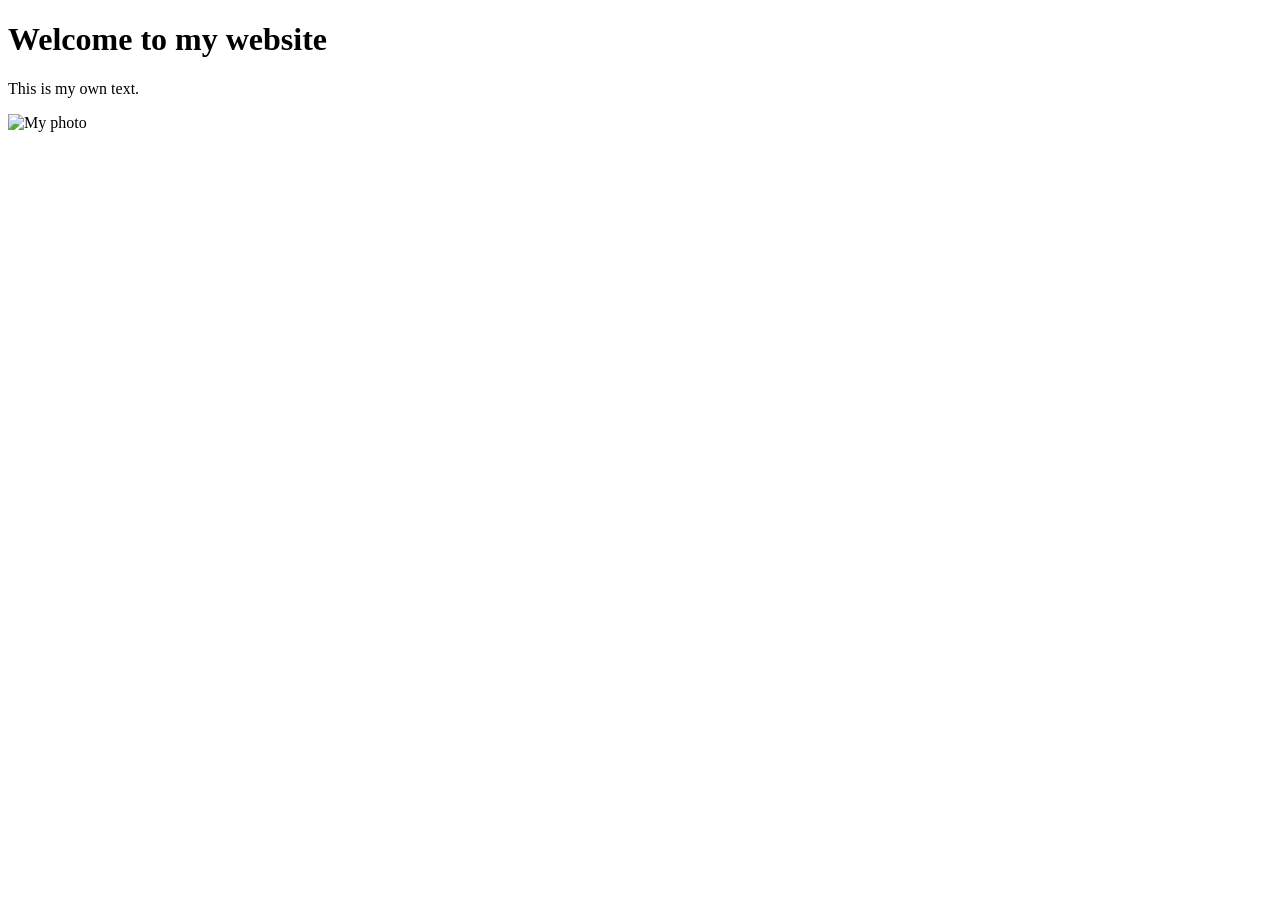
==== index.html @ 88f46e00 "Create index.html" ====
<!DOCTYPE html>
<html lang="en">
<head>
    <meta charset="UTF-8">
    <title>My Website</title>
</head>
<body>

    <h1>Welcome to my website</h1>

    <p>This is my own text.</p>

    <img src="images/photo.jpg" alt="My photo">

</body>
</html>
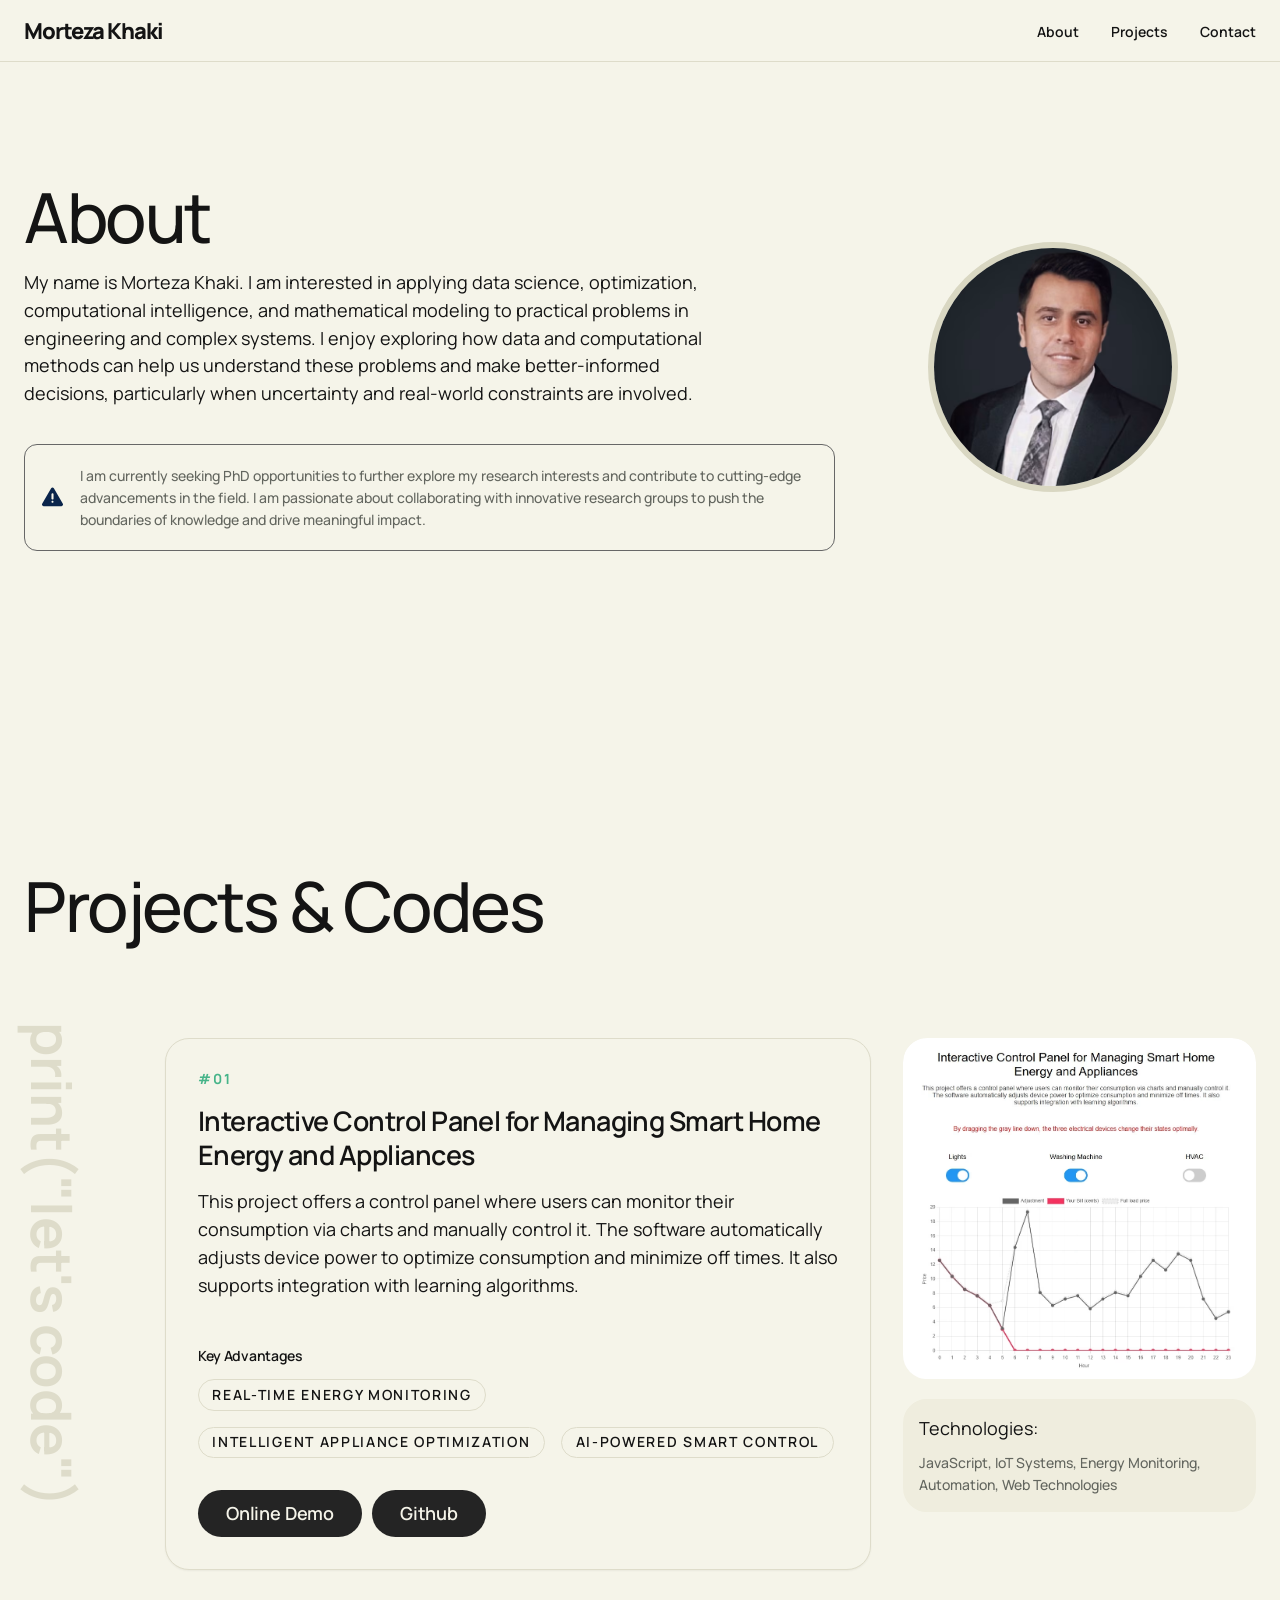
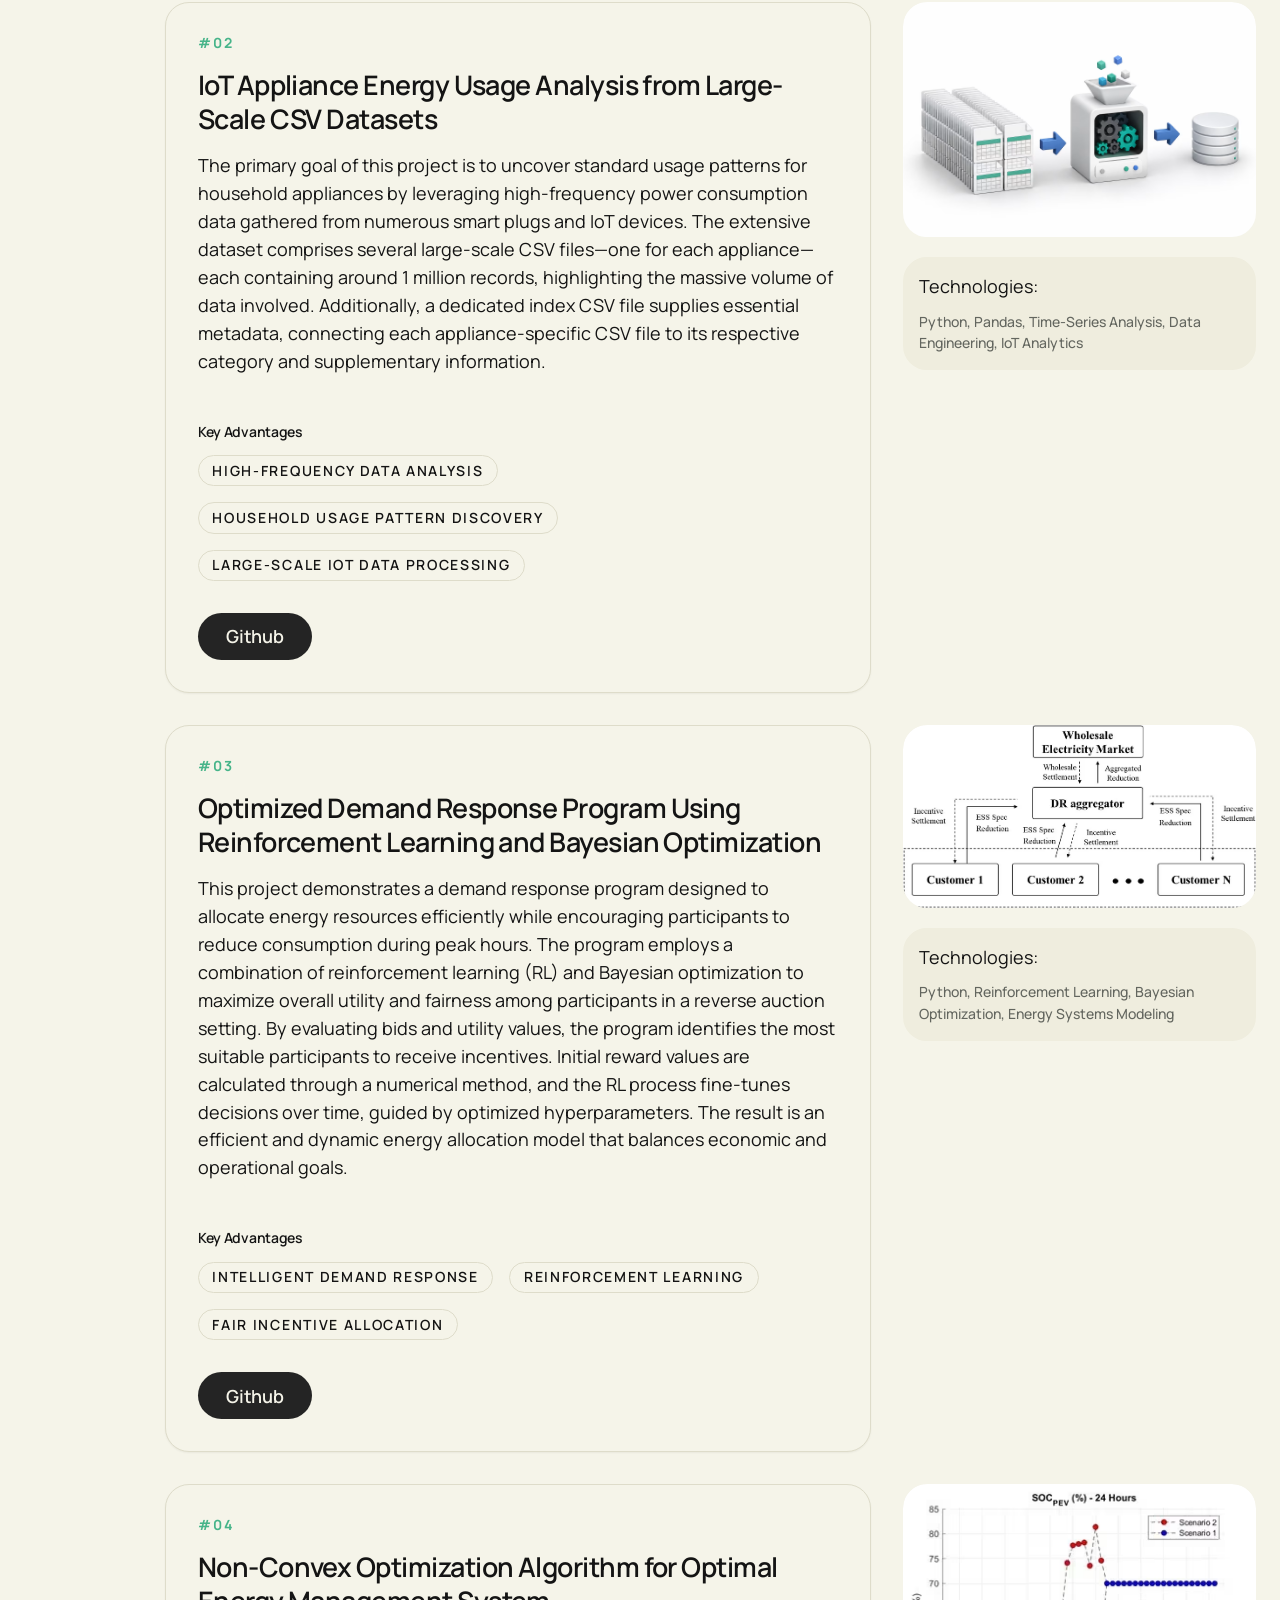
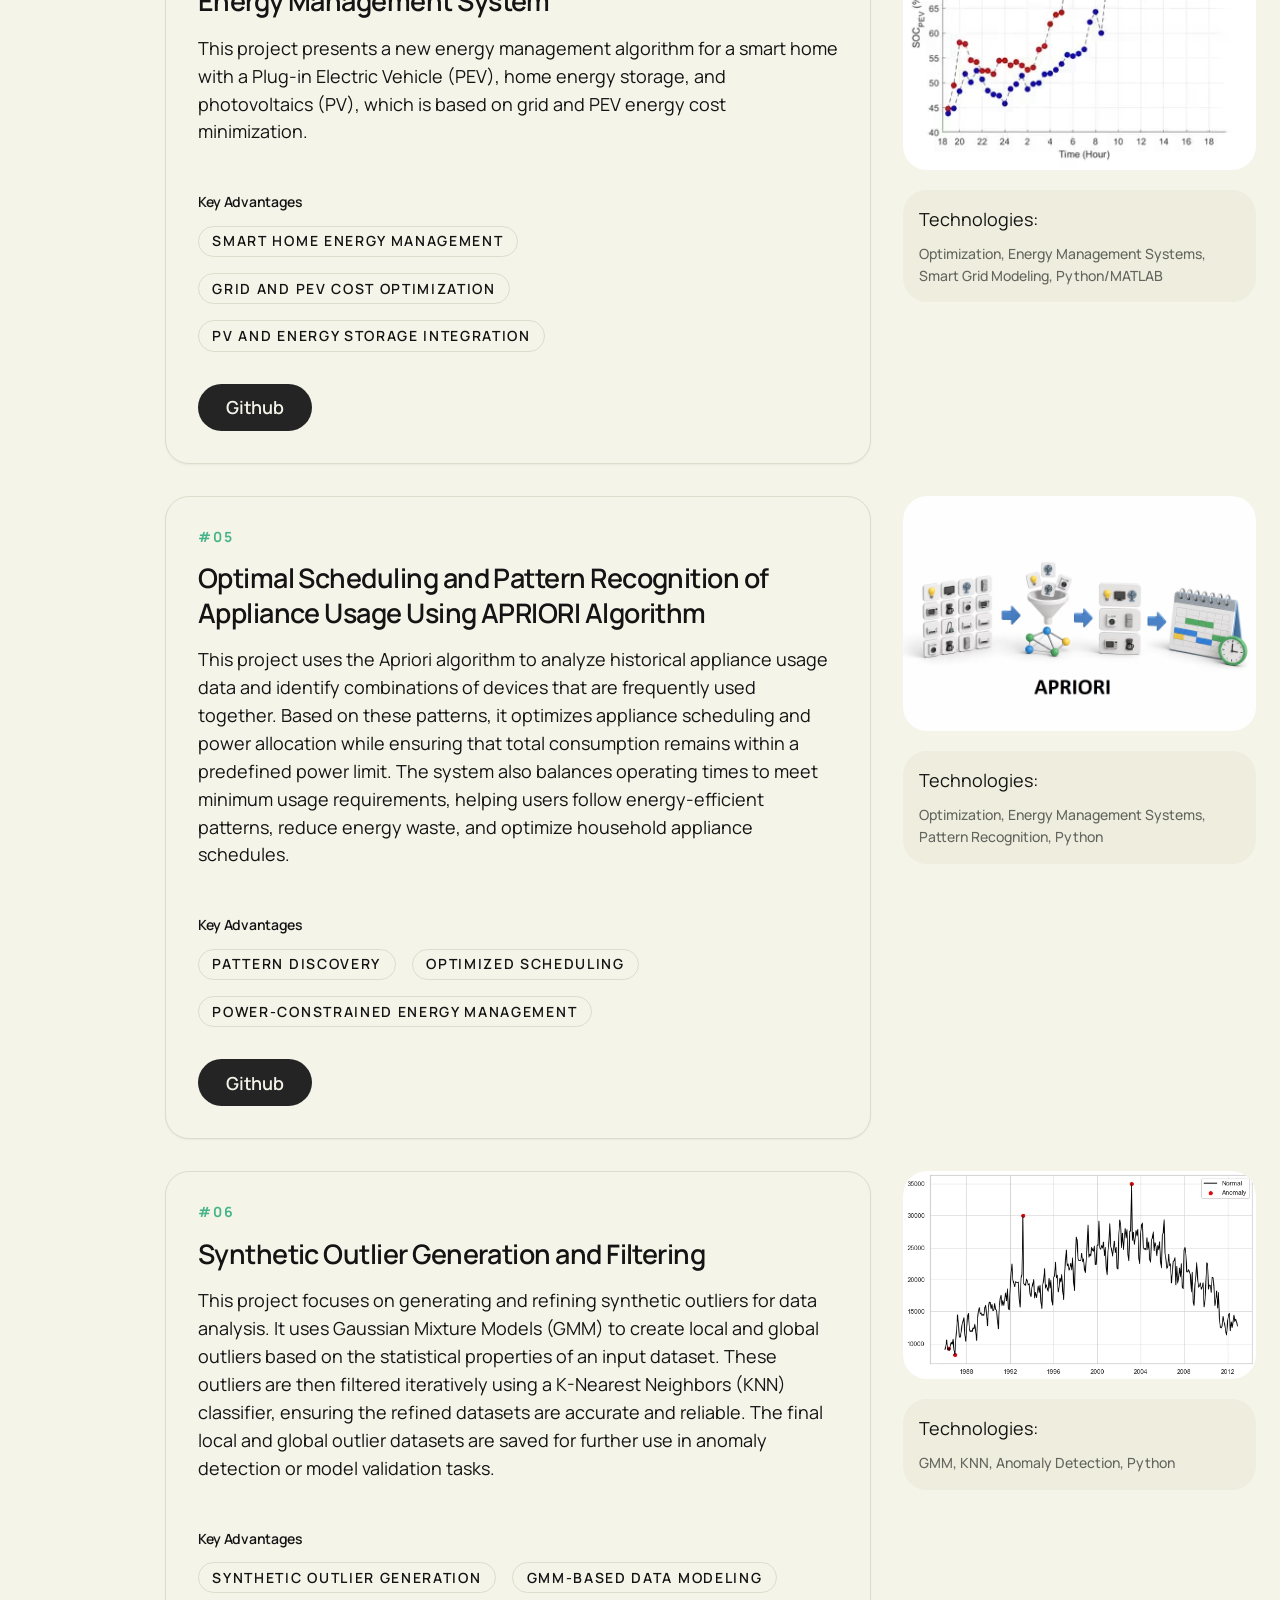
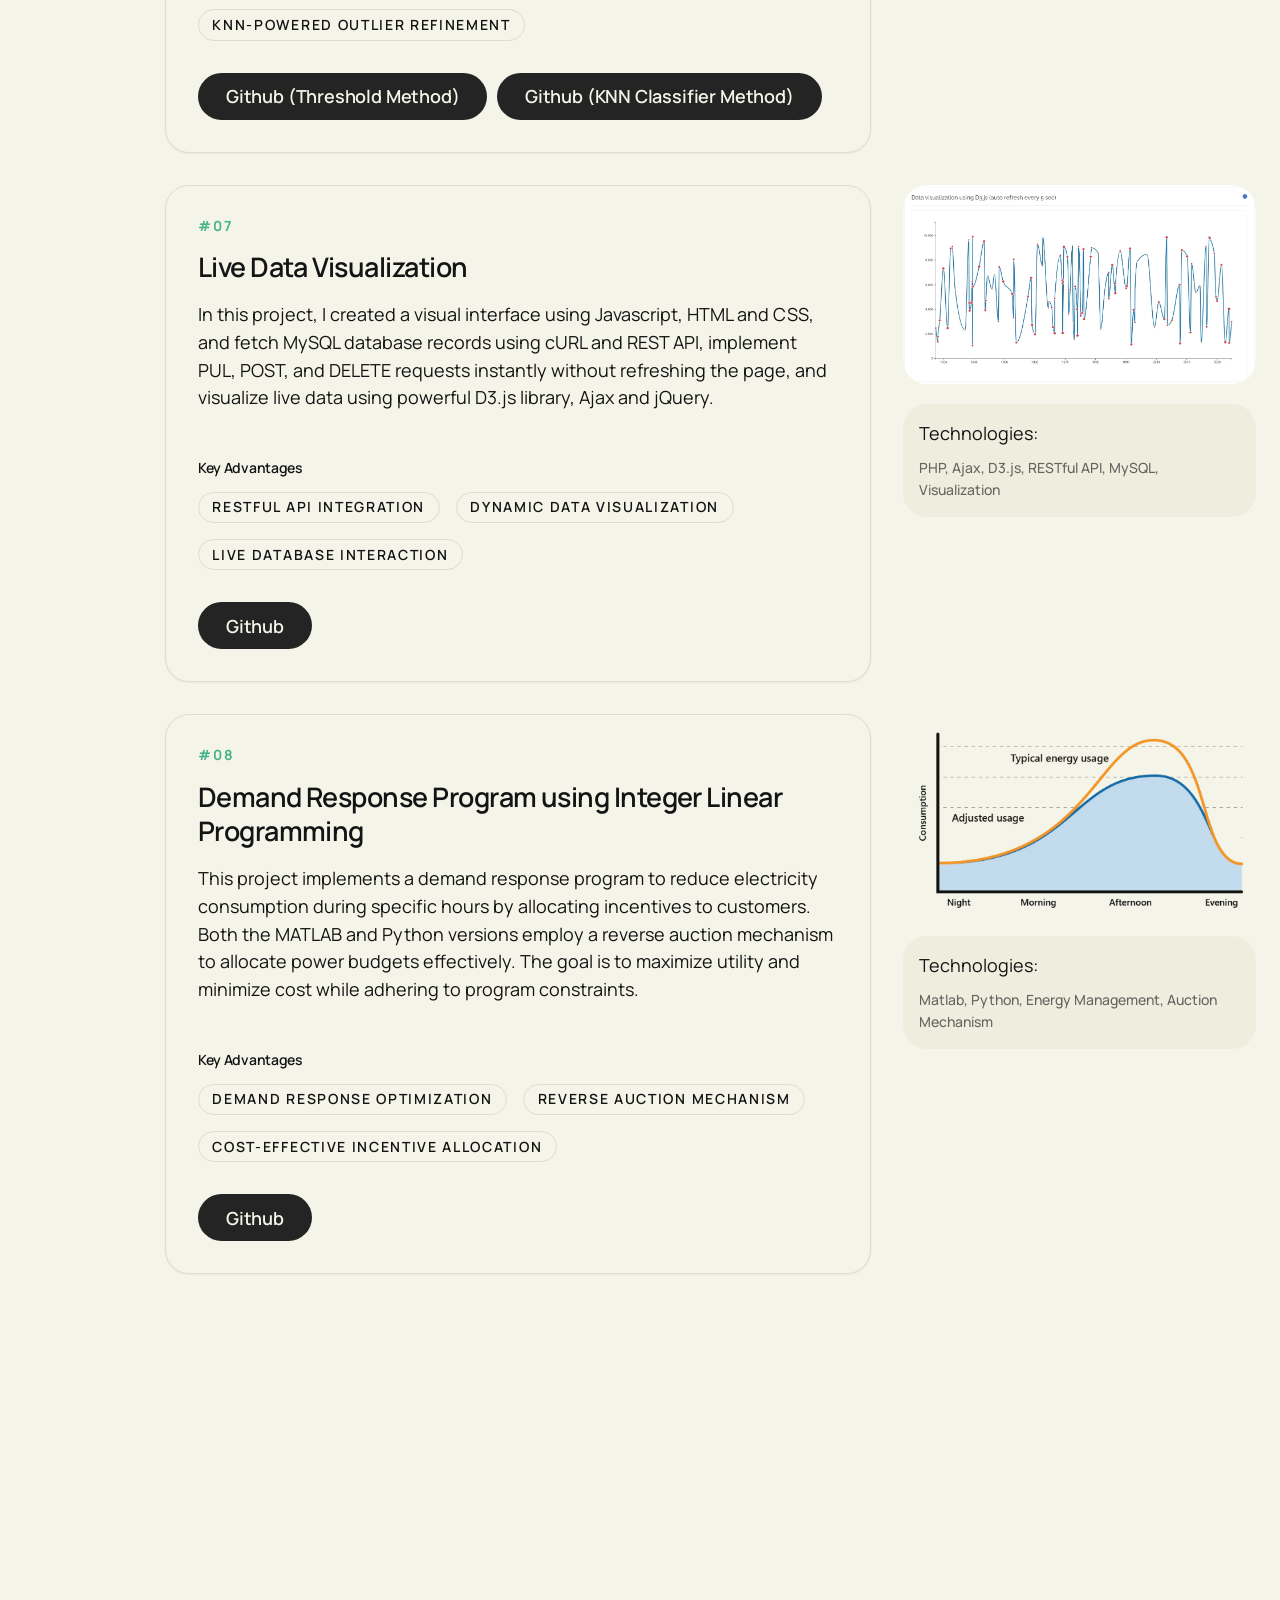
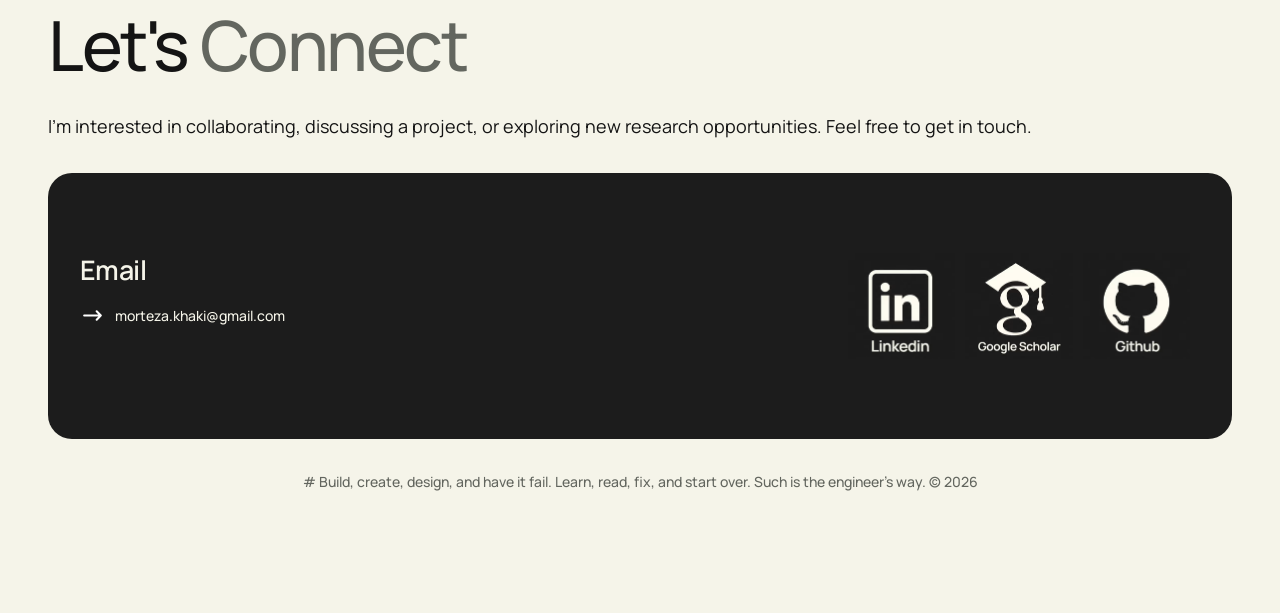
==== commit d5b66d3a: "website files" ====
--- a/index.html
+++ b/index.html
@@ -1,16 +1,363 @@
-<!DOCTYPE html>
-<html lang="en">
-<head>
-    <meta charset="UTF-8">
-    <title>My Website</title>
-</head>
+<!DOCTYPE html><html lang="en"><head><meta charset="UTF-8">
+  <meta name="viewport" content="width=device-width, initial-scale=1.0">
+  <title>Morteza Khaki</title>
+  <link rel="preconnect" href="https://fonts.googleapis.com">
+  <link rel="preconnect" href="https://fonts.gstatic.com" crossorigin="">
+  <link href="https://fonts.googleapis.com/css2?family=Manrope:wght@200..800&amp;display=swap" rel="stylesheet">
+  <link rel="stylesheet" href="style.css" />
+  </head>
 <body>
-
-    <h1>Welcome to my website</h1>
-
-    <p>This is my own text.</p>
-
-    <img src="images/photo.jpg" alt="My photo">
-
-</body>
-</html>
+<nav data-section="navigation" class="m-nav">
+	<a href="/" class="logo">Morteza Khaki</a>
+	<ul id="nav-links" class="nav-links">
+		<li><a href="#section01">About</a></li>
+		<li><a href="#section02">Projects</a></li>
+		<li><a href="#section03">Contact</a></li>
+	</ul>
+	<button type="button" class="nav-toggle" aria-label="Open menu" aria-controls="nav-links" aria-expanded="false">☰</button>
+</nav>
+
+<section data-section="features" data-snippet="features.sticky-split-rows" data-owned-motion="" class="ssr" id="section01" data-generated-section="section01">
+  <div class="ssr__inner">
+    <header class="ssr__head" data-slot="">
+      <div class="svc-head">
+        <h2 class="m-heading">About</h2>
+        <p class="svc-lede"><span>My name is Morteza Khaki. I am interested in applying data science, optimization, computational intelligence, and mathematical modeling to practical problems in engineering and complex systems. I enjoy exploring how data and computational methods can help us understand these problems and make better-informed decisions, particularly when uncertainty and real-world constraints are involved.</span></p>
+		<div class="alert">
+			<img src="img/alert.svg" width="25" style="width: 25px"> 
+			<p class="m-caption">I am currently seeking PhD opportunities to further explore my research interests and contribute to cutting-edge advancements in the field. I am passionate about collaborating with innovative research groups to push the boundaries of knowledge and drive meaningful impact.</p>
+		</div>
+		
+		
+
+      </div>
+      <div class="svc-person">
+        <img class="svc-avatar" src="img/morteza-khaki.avif" style="width: 250px; border-radius: 50%; border: 6px solid #d9d7c2;" alt="Morteza Khaki">
+      </div>
+    </header>
+  </div>
+</section>
+
+<section data-section="features" data-snippet="features.sticky-split-rows" data-owned-motion="" class="ssr" id="section02" data-generated-section="section02">
+  <div class="ssr__inner">
+    <header class="ssr__head" data-slot="">
+      <div class="svc-head">
+        <h2 class="m-heading">Projects & Codes</h2>
+      </div>
+    </header>
+    <div class="ssr__body">
+      <aside class="ssr__rail">
+        <div class="ssr__watermark" data-slot="text"><span>print("Let's code")</span></div>
+      </aside>
+      <div class="ssr__rows">
+        <article class="ssr__row" data-slot="" data-sticky-under-nav="">
+          <div class="svc-row">
+            <div class="m-card svc-panel">
+              <div class="svc-panel-top">
+                <span class="m-label">#01</span>
+              </div>
+              <h3 class="m-display">Interactive Control Panel for Managing Smart Home Energy and Appliances</h3>
+              <p class="svc-copy">This project offers a control panel where users can monitor their consumption via charts and manually control it. The software automatically adjusts device power to optimize consumption and minimize off times. It also supports integration with learning algorithms.</p>
+              <div class="svc-offer">
+                <h4 class="svc-offer-title">Key Advantages</h4>
+                <div class="pill-row">
+                  <span class="m-badge">Real-Time Energy Monitoring</span>
+                  <span class="m-badge">Intelligent Appliance Optimization</span>
+                  <span class="m-badge">AI-Powered Smart Control</span>
+                </div>
+              </div>
+              <div class="svc-cta">
+                <a class="m-btn mr-10" href="demo/p3/" data-motion="button-bubble-rise">Online Demo</a>
+				<a class="m-btn mr-10" href="" data-motion="button-bubble-rise">Github</a>
+              </div>
+            </div>
+            <div class="round-media svc-media">
+              <img src="img/01-control-panel.avif" data-people="" alt="Interactive Control Panel for Managing Smart Home Energy and Appliances">
+              <div class="svc-overlay">
+                <p class="svc-quote">Technologies:</p>
+                <div class="svc-person">
+                  <span class="m-caption svc-person-name">JavaScript, IoT Systems, Energy Monitoring, Automation, Web Technologies</span>
+                </div>
+              </div>
+            </div>
+          </div>
+        </article>
+        
+		
+		
+		<article class="ssr__row" data-slot="" data-sticky-under-nav="">
+          <div class="svc-row">
+            <div class="m-card svc-panel">
+              <div class="svc-panel-top">
+                <span class="m-label">#02</span>
+              </div>
+              <h3 class="m-display">IoT Appliance Energy Usage Analysis from Large-Scale CSV Datasets</h3>
+              <p class="svc-copy">The primary goal of this project is to uncover standard usage patterns for household appliances by leveraging high-frequency power consumption data gathered from numerous smart plugs and IoT devices. The extensive dataset comprises several large-scale CSV files—one for each appliance—each containing around 1 million records, highlighting the massive volume of data involved. Additionally, a dedicated index CSV file supplies essential metadata, connecting each appliance-specific CSV file to its respective category and supplementary information.</p>
+              <div class="svc-offer">
+                <h4 class="svc-offer-title">Key Advantages</h4>
+                <div class="pill-row">
+                  <span class="m-badge">High-Frequency Data Analysis</span>
+                  <span class="m-badge">Household Usage Pattern Discovery</span>
+                  <span class="m-badge">Large-Scale IoT Data Processing</span>
+                </div>
+              </div>
+              <div class="svc-cta">
+				<a class="m-btn mr-10" href="#" data-motion="button-bubble-rise">Github</a>
+              </div>
+            </div>
+            <div class="round-media svc-media">
+              <img src="img/02-iot.avif" data-people="" alt="IoT Appliance Energy Usage Analysis from Large-Scale CSV Datasets">
+              <div class="svc-overlay">
+                <p class="svc-quote">Technologies:</p>
+                <div class="svc-person">
+                  <span class="m-caption svc-person-name">Python, Pandas, Time-Series Analysis, Data Engineering, IoT Analytics</span>
+                </div>
+              </div>
+            </div>
+          </div>
+        </article>
+		
+		
+		<article class="ssr__row" data-slot="" data-sticky-under-nav="">
+          <div class="svc-row">
+            <div class="m-card svc-panel">
+              <div class="svc-panel-top">
+                <span class="m-label">#03</span>
+              </div>
+              <h3 class="m-display">Optimized Demand Response Program Using Reinforcement Learning and Bayesian Optimization</h3>
+              <p class="svc-copy">This project demonstrates a demand response program designed to allocate energy resources efficiently while encouraging participants to reduce consumption during peak hours. The program employs a combination of reinforcement learning (RL) and Bayesian optimization to maximize overall utility and fairness among participants in a reverse auction setting. By evaluating bids and utility values, the program identifies the most suitable participants to receive incentives. Initial reward values are calculated through a numerical method, and the RL process fine-tunes decisions over time, guided by optimized hyperparameters. The result is an efficient and dynamic energy allocation model that balances economic and operational goals.</p>
+              <div class="svc-offer">
+                <h4 class="svc-offer-title">Key Advantages</h4>
+                <div class="pill-row">
+                  <span class="m-badge">Intelligent Demand Response</span>
+                  <span class="m-badge">Reinforcement Learning</span>
+                  <span class="m-badge">Fair Incentive Allocation</span>
+                </div>
+              </div>
+              <div class="svc-cta">
+				<a class="m-btn mr-10" href="#" data-motion="button-bubble-rise">Github</a>
+              </div>
+            </div>
+            <div class="round-media svc-media">
+              <img src="img/03-dr.avif" data-people="" alt="Demand Response Program Using Reinforcement Learning and Bayesian Optimization">
+              <div class="svc-overlay">
+                <p class="svc-quote">Technologies:</p>
+                <div class="svc-person">
+                  <span class="m-caption svc-person-name">Python, Reinforcement Learning, Bayesian Optimization, Energy Systems Modeling</span>
+                </div>
+              </div>
+            </div>
+          </div>
+        </article>
+        
+		
+        <article class="ssr__row" data-slot="" data-sticky-under-nav="">
+          <div class="svc-row">
+            <div class="m-card svc-panel">
+              <div class="svc-panel-top">
+                <span class="m-label">#04</span>
+              </div>
+              <h3 class="m-display">Non-Convex Optimization Algorithm for Optimal Energy Management System</h3>
+              <p class="svc-copy">This project presents a new energy management algorithm for a smart home with a Plug-in Electric Vehicle (PEV), home energy storage, and photovoltaics (PV), which is based on grid and PEV energy cost minimization.</p>
+              <div class="svc-offer">
+                <h4 class="svc-offer-title">Key Advantages</h4>
+                <div class="pill-row">
+                  <span class="m-badge">Smart Home Energy Management</span>
+                  <span class="m-badge">Grid and PEV Cost Optimization</span>
+                  <span class="m-badge">PV and Energy Storage Integration</span>
+                </div>
+              </div>
+              <div class="svc-cta">
+				<a class="m-btn mr-10" href="#" data-motion="button-bubble-rise">Github</a>
+              </div>
+            </div>
+            <div class="round-media svc-media">
+              <img src="img/04-non-convex.avif" data-people="" alt="Non-Convex Optimization Algorithm for Optimal Energy Management System">
+              <div class="svc-overlay">
+                <p class="svc-quote">Technologies:</p>
+                <div class="svc-person">
+                  <span class="m-caption svc-person-name">Optimization, Energy Management Systems, Smart Grid Modeling, Python/MATLAB</span>
+                </div>
+              </div>
+            </div>
+          </div>
+        </article>	
+		
+		
+			
+        <article class="ssr__row" data-slot="" data-sticky-under-nav="">
+          <div class="svc-row">
+            <div class="m-card svc-panel">
+              <div class="svc-panel-top">
+                <span class="m-label">#05</span>
+              </div>
+              <h3 class="m-display">Optimal Scheduling and Pattern Recognition of Appliance Usage Using APRIORI Algorithm</h3>
+              <p class="svc-copy">This project uses the Apriori algorithm to analyze historical appliance usage data and identify combinations of devices that are frequently used together. Based on these patterns, it optimizes appliance scheduling and power allocation while ensuring that total consumption remains within a predefined power limit. The system also balances operating times to meet minimum usage requirements, helping users follow energy-efficient patterns, reduce energy waste, and optimize household appliance schedules.</p>
+              <div class="svc-offer">
+                <h4 class="svc-offer-title">Key Advantages</h4>
+                <div class="pill-row">
+                  <span class="m-badge">Pattern Discovery</span>
+                  <span class="m-badge">Optimized Scheduling</span>
+                  <span class="m-badge">Power-Constrained Energy Management</span>
+                </div>
+              </div>
+              <div class="svc-cta">
+				<a class="m-btn mr-10" href="#" data-motion="button-bubble-rise">Github</a>
+              </div>
+            </div>
+            <div class="round-media svc-media">
+              <img src="img/05-apriori.avif" data-people="" alt="Optimal Scheduling and Pattern Recognition of Appliance Usage Using APRIORI Algorithm">
+              <div class="svc-overlay">
+                <p class="svc-quote">Technologies:</p>
+                <div class="svc-person">
+                  <span class="m-caption svc-person-name">Optimization, Energy Management Systems, Pattern Recognition, Python</span>
+                </div>
+              </div>
+            </div>
+          </div>
+        </article>	
+
+		
+	
+
+        <article class="ssr__row" data-slot="" data-sticky-under-nav="">
+          <div class="svc-row">
+            <div class="m-card svc-panel">
+              <div class="svc-panel-top">
+                <span class="m-label">#06</span>
+              </div>
+              <h3 class="m-display">Synthetic Outlier Generation and Filtering</h3>
+              <p class="svc-copy">This project focuses on generating and refining synthetic outliers for data analysis. It uses Gaussian Mixture Models (GMM) to create local and global outliers based on the statistical properties of an input dataset. These outliers are then filtered iteratively using a K-Nearest Neighbors (KNN) classifier, ensuring the refined datasets are accurate and reliable. The final local and global outlier datasets are saved for further use in anomaly detection or model validation tasks.</p>
+              <div class="svc-offer">
+                <h4 class="svc-offer-title">Key Advantages</h4>
+                <div class="pill-row">
+                  <span class="m-badge">Synthetic Outlier Generation</span>
+                  <span class="m-badge">GMM-Based Data Modeling</span>
+                  <span class="m-badge">KNN-Powered Outlier Refinement</span>
+                </div>
+              </div>
+              <div class="svc-cta">
+				<a class="m-btn mr-10" href="#" data-motion="button-bubble-rise">Github (Threshold Method)</a>
+				<a class="m-btn mr-10" href="#" data-motion="button-bubble-rise">Github (KNN Classifier Method)</a>
+              </div>
+            </div>
+            <div class="round-media svc-media">
+              <img src="img/06-outlier.avif" data-people="" alt="Synthetic Outlier Generation and Filtering">
+              <div class="svc-overlay">
+                <p class="svc-quote">Technologies:</p>
+                <div class="svc-person">
+                  <span class="m-caption svc-person-name">GMM, KNN, Anomaly Detection, Python</span>
+                </div>
+              </div>
+            </div>
+          </div>
+        </article>	
+
+		
+		
+        <article class="ssr__row" data-slot="" data-sticky-under-nav="">
+          <div class="svc-row">
+            <div class="m-card svc-panel">
+              <div class="svc-panel-top">
+                <span class="m-label">#07</span>
+              </div>
+              <h3 class="m-display">Live Data Visualization</h3>
+              <p class="svc-copy">In this project, I created a visual interface using Javascript, HTML and CSS, and fetch MySQL database records using cURL and REST API, implement PUL, POST, and DELETE requests instantly without refreshing the page, and visualize live data using powerful D3.js library, Ajax and jQuery.</p>
+              <div class="svc-offer">
+                <h4 class="svc-offer-title">Key Advantages</h4>
+                <div class="pill-row">
+                  <span class="m-badge">RESTful API Integration</span>
+                  <span class="m-badge">Dynamic Data Visualization</span>
+                  <span class="m-badge">Live Database Interaction</span>
+                </div>
+              </div>
+              <div class="svc-cta">
+				<a class="m-btn mr-10" href="#" data-motion="button-bubble-rise">Github</a>
+              </div>
+            </div>
+            <div class="round-media svc-media">
+              <img src="img/07-visualization.avif" data-people="" alt="Live Data Visualization">
+              <div class="svc-overlay">
+                <p class="svc-quote">Technologies:</p>
+                <div class="svc-person">
+                  <span class="m-caption svc-person-name">PHP, Ajax, D3.js, RESTful API, MySQL, Visualization</span>
+                </div>
+              </div>
+            </div>
+          </div>
+        </article>
+		
+
+        <article class="ssr__row" data-slot="" data-sticky-under-nav="">
+          <div class="svc-row">
+            <div class="m-card svc-panel">
+              <div class="svc-panel-top">
+                <span class="m-label">#08</span>
+              </div>
+              <h3 class="m-display">Demand Response Program using Integer Linear Programming</h3>
+              <p class="svc-copy">This project implements a demand response program to reduce electricity consumption during specific hours by allocating incentives to customers. Both the MATLAB and Python versions employ a reverse auction mechanism to allocate power budgets effectively. The goal is to maximize utility and minimize cost while adhering to program constraints.</p>
+              <div class="svc-offer">
+                <h4 class="svc-offer-title">Key Advantages</h4>
+                <div class="pill-row">
+                  <span class="m-badge">Demand Response Optimization</span>
+                  <span class="m-badge">Reverse Auction Mechanism</span>
+                  <span class="m-badge">Cost-Effective Incentive Allocation</span>
+                </div>
+              </div>
+              <div class="svc-cta">
+				<a class="m-btn mr-10" href="#" data-motion="button-bubble-rise">Github</a>
+              </div>
+            </div>
+            <div class="round-media svc-media">
+              <img src="img/08-dr-ilp.avif" data-people="" alt="Demand Response Program using Integer Linear Programming">
+              <div class="svc-overlay">
+                <p class="svc-quote">Technologies:</p>
+                <div class="svc-person">
+                  <span class="m-caption svc-person-name">Matlab, Python, Energy Management, Auction Mechanism</span>
+                </div>
+              </div>
+            </div>
+          </div>
+        </article>
+		
+		
+		</div>
+    </div>
+  </div>
+</section>
+
+<footer class="section" data-section="features" id="section03" data-generated-section="section03">
+  <div class="container">
+
+    <h2 class="m-heading section03-heading2"><span>Let's</span> <span class="text-muted">Connect</span></h2>
+	<p class="section03-lede">I'm interested in collaborating, discussing a project, or exploring new research opportunities. Feel free to get in touch.</p>
+
+    <div class="section03-bar m-section-alt">
+      <ul class="grid-3 section03-list" data-motion="stagger-rise">
+        <li class="section03-item">
+          <h3 class="m-display">Email</h3>
+          <p class="m-caption" style="display: flex; align-items: center; gap: 10px;"><img src="img/arrow-right.svg" width="25" style="width: 25px"> <a href="mailto:morteza.khaki@gmail.com">morteza.khaki@gmail.com</a></p>
+        </li>
+        <li class="section03-item">
+        </li>
+        <li class="section03-item">
+          <div style="display: flex">
+			<span class="mr-10"><a href=""><img width="150px" src="img/linkedin.avif"></a></span>
+			<span class="mr-10"><a href=""><img width="150px" src="img/scholar.avif"></a></span>
+			<span class="mr-10"><a href=""><img width="150px" src="img/github.avif"></a></span>
+		  </div>
+        </li>
+      </ul>
+    </div>
+	<p class="section03-lede m-caption section11-copy" style="text-align: center"># Build, create, design, and have it fail. Learn, read, fix, and start over. Such is the engineer’s way. © 2026</p>
+	
+
+
+  </div>
+</footer>
+
+
+
+
+<script src="script.js"></script>
+</body></html>
--- a/style.css
+++ b/style.css
@@ -0,0 +1,1134 @@
+@layer tokens, base, snippet, layout, signature, sections, m-components, motion;
+
+@layer tokens {
+:root {
+  --color-bg: #f5f4e9;
+  --color-text: #141414;
+  --color-accent: #46b489;
+  --color-muted: #63665f;
+  --color-surface: #1c1c1c;
+  --color-border: #dedcca;
+  --color-btn-bg: #242424;
+  --color-btn-text: #f5f4e9;
+  --font-display: 'Manrope', sans-serif;
+  --font-body: 'Manrope', sans-serif;
+  --text-hero: clamp(2.75rem, 8.5vw, 7.5rem);
+  --text-heading: clamp(2.125rem, 5.4vw, 5rem);
+  --text-display: clamp(1.25rem, 2.1vw, 1.875rem);
+  --text-body: 1.125rem;
+  --text-small: 0.875rem;
+  --radius: 24px;
+  --shadow-sm: 0 1px 2px rgba(20,20,20,0.05);
+  --shadow-md: 0 10px 28px rgba(20,20,20,0.08);
+  --shadow-lg: 0 28px 70px rgba(20,20,20,0.12);
+  --section-padding: 7.5rem;
+  --container-width: 84rem;
+  --container-padding: 1.5rem;
+  --gap: 2rem;
+  --gap-sm: 1rem;
+  --gap-lg: 5rem;
+  --btn-radius: 999px;
+  --btn-pad-y: 0.9rem;
+  --btn-pad-x: 1.75rem;
+  --btn-weight: 600;
+}
+}
+
+@layer base {
+*, *::before, *::after { box-sizing: border-box; }
+* { margin: 0; padding: 0; }
+html { scroll-behavior: smooth; -webkit-text-size-adjust: 100%; }
+html, body { overflow-x: clip; max-width: 100%; }
+body {
+  font-family: var(--font-body);
+  font-size: var(--text-body);
+  line-height: 1.55;
+  background: var(--color-bg);
+  color: var(--color-text);
+  -webkit-font-smoothing: antialiased;
+  text-rendering: optimizeLegibility;
+}
+img, video, svg { max-width: 100%; height: auto; display: block; }
+h1, h2, h3, h4, h5, h6 {
+  font-family: var(--font-display);
+  font-weight: 600;
+  line-height: 1.1;
+  letter-spacing: -0.02em;
+}
+h1 { font-size: var(--text-hero); letter-spacing: -0.035em; }
+h2 { font-size: var(--text-heading); }
+h3 { font-size: var(--text-display); }
+h4 { font-size: 1.125rem; }
+h5 { font-size: 1rem; }
+h6 { font-size: var(--text-small); text-transform: uppercase; letter-spacing: 0.08em; }
+a { color: inherit; text-decoration: none; transition: opacity .2s ease, color .2s ease; }
+a:hover { opacity: .75; }
+ul, ol { list-style: none; }
+figure { margin: 0; }
+figcaption { font-size: var(--text-small); opacity: .7; margin-top: .5rem; }
+dl dt { font-weight: 600; }
+dl dd { opacity: .7; }
+button, input, select, textarea { font: inherit; color: inherit; }
+button { background: none; border: 0; cursor: pointer; }
+input, textarea, select {
+  background: var(--color-bg);
+  border: 1px solid var(--color-border);
+  border-radius: var(--radius);
+  padding: .75rem 1rem;
+  width: 100%;
+  outline: none;
+  transition: border-color .2s ease;
+}
+input:focus, textarea:focus, select:focus { border-color: var(--color-accent); }
+hr { border: 0; height: 1px; background: var(--color-border); }
+::selection { background: var(--color-accent); color: var(--color-bg); }
+}
+.mr-10 {margin-right: 10px}
+@layer snippet {
+/* snippet: header.center-stack-reveal */
+.csrv {
+  position: relative;
+  width: 100%;
+  min-height: 100vh;
+  overflow: hidden;
+  isolation: isolate;
+  display: flex;
+  background: var(--color-bg);
+}
+.csrv__media {
+  position: absolute;
+  inset: 0;
+  z-index: 0;
+}
+.csrv__image {
+  position: absolute;
+  inset: 0;
+}
+.csrv__image > img,
+.csrv__image > picture,
+.csrv__image > picture > img,
+.csrv__image > video {
+  position: absolute;
+  inset: 0;
+  width: 100%;
+  height: 100%;
+  object-fit: cover;
+  object-position: center;
+  display: block;
+}
+.csrv__media::after {
+  content: "";
+  position: absolute;
+  inset: 0;
+  background: radial-gradient(
+    ellipse at center,
+    color-mix(in srgb, var(--color-bg) 22%, transparent),
+    color-mix(in srgb, var(--color-bg) 72%, transparent)
+  );
+  pointer-events: none;
+}
+.csrv__content {
+  position: relative;
+  z-index: 1;
+  width: 100%;
+  max-width: var(--container-width);
+  margin: auto;
+  padding: var(--container-padding);
+  display: flex;
+  flex-direction: column;
+  align-items: center;
+  justify-content: center;
+  gap: var(--gap);
+  text-align: center;
+  color: var(--color-text);
+  opacity: 0;
+  transform: translateY(24px);
+  will-change: transform, opacity;
+}
+.csrv__image {
+  opacity: 0;
+  transform: scale(1.05);
+  will-change: transform, opacity;
+}
+
+.csrv[data-csrv-state="in"] .csrv__content {
+  opacity: 1;
+  transform: translateY(0);
+  transition:
+    opacity 0.9s cubic-bezier(0.215, 0.61, 0.355, 1) 0.45s,
+    transform 0.9s cubic-bezier(0.215, 0.61, 0.355, 1) 0.45s;
+}
+.csrv[data-csrv-state="in"] .csrv__image {
+  opacity: 1;
+  transform: scale(1);
+  transition:
+    opacity 1.2s ease-out 0s,
+    transform 1.6s cubic-bezier(0.215, 0.61, 0.355, 1) 0s;
+}
+
+.csrv[data-csrv-instant] .csrv__content,
+.csrv[data-csrv-instant] .csrv__image {
+  opacity: 1;
+  transform: none;
+  transition: none;
+}
+
+@media (max-width: 768px) {
+  .csrv {
+    min-height: 88vh;
+  }
+}
+
+/* snippet: features.sticky-split-rows */
+.ssr {
+  --ssr-bg: var(--color-bg);
+  --ssr-text: var(--color-text);
+  --ssr-border: var(--color-border);
+  --ssr-watermark: var(--color-border);
+  --ssr-rail: clamp(2.75rem, 6vw, 5.5rem);
+  --ssr-col-gap: clamp(2rem, 5vw, 5rem);
+  --ssr-row-min: clamp(20rem, 44vh, 32rem);
+  --ssr-dock: 1.5rem;
+
+  position: relative;
+  width: 100%;
+  padding: var(--section-padding) 0;
+  background: var(--ssr-bg);
+  color: var(--ssr-text);
+}
+
+.ssr:has(.ssr-theme-invert) {
+  --ssr-bg: var(--color-surface);
+  --ssr-text: var(--color-bg);
+  --ssr-border: color-mix(in srgb, var(--color-bg) 20%, transparent);
+  --ssr-watermark: color-mix(in srgb, var(--color-bg) 14%, transparent);
+}
+
+.ssr-theme-invert {
+  display: none;
+}
+
+.ssr__inner {
+  max-width: var(--container-width);
+  margin: 0 auto;
+  padding: 0 var(--container-padding);
+}
+
+.ssr__head {
+  margin-bottom: var(--gap-lg);
+}
+
+.ssr__body {
+  position: relative;
+  display: flex;
+  align-items: flex-start;
+  gap: var(--ssr-col-gap);
+}
+
+.ssr__rail {
+  flex: 0 0 var(--ssr-rail);
+  align-self: stretch;
+}
+
+.ssr__watermark {
+  position: sticky;
+  top: 30vh;
+  display: block;
+  writing-mode: vertical-rl;
+  font-family: var(--font-display);
+  font-size: clamp(2.25rem, 5vw, 3.5rem);
+  font-weight: 700;
+  line-height: 1;
+  letter-spacing: -0.01em;
+  text-transform: lowercase;
+  white-space: nowrap;
+  color: var(--ssr-watermark);
+  user-select: none;
+  pointer-events: none;
+}
+
+.ssr__rows {
+  flex: 1 1 auto;
+  min-width: 0;
+}
+
+.ssr__row {
+  position: sticky;
+  top: var(--ssr-dock);
+  min-height: var(--ssr-row-min);
+  padding: var(--gap-sm) 0;
+  background: var(--ssr-bg);
+  color: var(--ssr-text);
+}
+
+.ssr__row + .ssr__row {
+}
+.alert {
+	    display: flex;
+    margin-top: 20px;
+    align-items: center;
+    gap: 15px;
+    border: 1px solid #676767;
+    border-radius: 13px;
+    padding: 20px 15px;
+}
+@media (max-width: 1024px) {
+  .ssr__rail {
+    display: none;
+  }
+  .ssr__body {
+    gap: 0;
+  }
+}
+
+@media (max-width: 768px) {
+  .ssr__row {
+    position: relative;
+    top: auto;
+    min-height: 0;
+  }
+  .alert {
+	flex-direction: column;
+  }
+  
+
+}
+
+/* snippet: team.cards-split-reveal */
+.tcs {
+  display: block;
+  background: var(--color-bg);
+  color: var(--color-text);
+  padding-block: var(--gap-lg);
+}
+
+.tcs__inner {
+  width: min(var(--container-width), 100%);
+  margin-inline: auto;
+  padding-inline: var(--container-padding);
+}
+
+.tcs__head {
+  position: relative;
+  display: grid;
+  grid-template-columns: minmax(0, 1.4fr) minmax(0, 1fr);
+  gap: var(--gap-lg);
+  align-items: center;
+  margin-bottom: var(--gap-lg);
+}
+
+.tcs__deco {
+  position: relative;
+  min-height: 140px;
+}
+
+.tcs__illu {
+  position: absolute;
+  margin: 0;
+  width: clamp(84px, 10vw, 132px);
+  border-radius: var(--radius);
+  overflow: hidden;
+  box-shadow: var(--shadow-md);
+}
+
+.tcs__illu img {
+  display: block;
+  width: 100%;
+  height: auto;
+}
+
+.tcs__illu--1 { top: 0; right: 22%; transform: rotate(-2deg); z-index: 2; }
+.tcs__illu--2 { bottom: 0; right: 0; transform: rotate(-5deg); z-index: 1; }
+
+.tcs__grid {
+  display: grid;
+  grid-template-columns: repeat(3, 1fr);
+  gap: var(--gap-lg) var(--gap);
+}
+
+.tcs__card {
+  position: relative;
+  display: block;
+  height: 380px;
+  text-decoration: none;
+  color: inherit;
+}
+
+.tcs__card:hover,
+.tcs__card:focus-within {
+  z-index: 2;
+}
+
+.tcs__photo {
+  position: absolute;
+  inset: 0;
+  z-index: 0;
+  margin: 0;
+  clip-path: inset(0 round var(--radius));
+  transition: transform 0.5s cubic-bezier(0.22, 1, 0.36, 1);
+}
+
+.tcs__photo img {
+  display: block;
+  width: 100%;
+  height: 100%;
+  object-fit: cover;
+}
+
+.tcs__panel {
+  position: absolute;
+  inset: 0;
+  z-index: 1;
+  display: flex;
+  flex-direction: column;
+  justify-content: space-between;
+  gap: var(--gap);
+  padding: var(--gap);
+  border-radius: var(--radius);
+  overflow-wrap: break-word;
+  background-image: linear-gradient(
+    160deg,
+    color-mix(in srgb, color-mix(in srgb, var(--color-bg) 68%, var(--color-accent) 32%) 84%, transparent),
+    color-mix(in srgb, color-mix(in srgb, var(--color-bg) 82%, var(--color-accent) 18%) 94%, transparent)
+  );
+  color: var(--color-text);
+  -webkit-backdrop-filter: blur(8px);
+  backdrop-filter: blur(8px);
+  transition: transform 0.5s cubic-bezier(0.22, 1, 0.36, 1),
+              opacity 0.5s ease,
+              box-shadow 0.5s ease;
+}
+
+.tcs__head-row {
+  display: flex;
+  flex-direction: column;
+  gap: var(--gap-sm);
+}
+
+.tcs__card:hover .tcs__panel,
+.tcs__card:focus-visible .tcs__panel {
+  transform: translate(2%, 2%) rotate(6deg) scale(1.02);
+  opacity: 0.3;
+  box-shadow: var(--shadow-lg);
+}
+
+.tcs__card:hover .tcs__photo,
+.tcs__card:focus-visible .tcs__photo {
+  transform: rotate(-5deg) scale(1.02);
+  box-shadow: var(--shadow-md);
+}
+
+.tcs__cta {
+  display: flex;
+  justify-content: center;
+  margin-top: var(--gap-sm);
+}
+
+.tcs__btn {
+  display: inline-flex;
+  align-items: center;
+  gap: var(--gap-sm);
+  padding: 0.85em 1.6em;
+  color: inherit;
+  text-decoration: none;
+}
+
+@media (max-width: 1024px) {
+  .tcs__head { grid-template-columns: 1fr; }
+  .tcs__deco { display: none; }
+  .tcs__grid { grid-template-columns: repeat(2, 1fr); }
+}
+
+@media (max-width: 768px) {
+  .tcs__grid { grid-template-columns: 1fr; }
+
+  .tcs__card { height: auto; }
+  .tcs__photo {
+    position: static;
+    width: 100%;
+    aspect-ratio: 16 / 10;
+  }
+  .tcs__panel {
+    position: static;
+    transform: none !important;
+    opacity: 1 !important;
+    padding: var(--gap) 0 0;
+    background-image: none;
+    -webkit-backdrop-filter: none;
+    backdrop-filter: none;
+    box-shadow: none;
+    color: var(--color-text);
+  }
+}
+
+@media (prefers-reduced-motion: reduce) {
+  .tcs__photo,
+  .tcs__panel { transition: none; }
+}
+}
+
+@layer layout {
+.container{width:100%;max-width:var(--container-width);margin:0 auto;padding:0 var(--container-padding);}
+.section{padding:var(--section-padding) var(--container-padding);}
+.split{display:grid;grid-template-columns:1fr 1fr;gap:var(--gap-lg);align-items:center;}
+.grid-2{display:grid;grid-template-columns:repeat(2,minmax(0,1fr));gap:var(--gap);}
+.grid-3{display:grid;grid-template-columns:repeat(3,minmax(0,1fr));gap:var(--gap);}
+.grid-4{display:grid;grid-template-columns:repeat(4,minmax(0,1fr));gap:var(--gap);}
+.stack{display:flex;flex-direction:column;gap:var(--gap);}
+.stack-sm{display:flex;flex-direction:column;gap:var(--gap-sm);}
+.flex-between{display:flex;align-items:center;justify-content:space-between;gap:var(--gap);flex-wrap:wrap;}
+.mb-sm{margin-bottom:var(--gap-sm);}
+.mb{margin-bottom:var(--gap);}
+.mb-lg{margin-bottom:var(--gap-lg);}
+.text-center{text-align:center;}
+.text-muted{color:var(--color-muted);}
+
+.m-btn-icon{display:inline-flex;align-items:center;justify-content:center;width:2.75rem;height:2.75rem;padding:0;border-radius:999px;background:var(--color-btn-bg);color:var(--color-btn-text);border:1px solid var(--color-btn-bg);font-size:var(--text-small);font-weight:var(--btn-weight);text-decoration:none;cursor:pointer;transition:opacity .25s ease,background .25s ease;}
+
+
+.m-btn-icon:hover{opacity:.85;}
+
+
+.m-card{background:var(--color-bg);border:1px solid var(--color-border);border-radius:var(--radius);padding:var(--gap);box-shadow:var(--shadow-sm);transition:box-shadow .3s ease,border-color .3s ease;}
+
+
+.m-card:hover{box-shadow:var(--shadow-md);border-color:color-mix(in srgb, var(--color-accent) 45%, var(--color-border));}
+
+
+.m-card-highlight{background:var(--color-surface);color:var(--color-bg);border:1px solid var(--color-surface);border-radius:var(--radius);padding:var(--gap);box-shadow:var(--shadow-md);}
+
+
+.m-card-highlight .m-caption{color:color-mix(in srgb, var(--color-bg) 68%, var(--color-surface));}
+
+
+.m-nav{position:sticky;top:0;display:flex;align-items:center;justify-content:space-between;gap:var(--gap);padding:.85rem var(--container-padding);background:var(--color-bg);border-bottom:1px solid var(--color-border);}
+
+
+.m-nav .logo{font-family:var(--font-display);font-size:1.375rem;font-weight:800;letter-spacing:-.05em;color:var(--color-text);text-decoration:none;}
+
+
+.m-nav .nav-links{display:flex;align-items:center;gap:var(--gap);list-style:none;margin:0;padding:0;}
+
+
+.m-nav .nav-links a{font-family:var(--font-body);font-size:var(--text-small);font-weight:600;letter-spacing:0;color:var(--color-text);text-decoration:none;transition:color .2s ease;}
+
+
+.m-nav .nav-links a:hover{color:var(--color-accent);}
+
+
+.nav-toggle{display:none;position:relative;z-index:120;align-items:center;justify-content:center;width:2.75rem;height:2.75rem;border:1px solid var(--color-border);border-radius:999px;background:var(--color-bg);color:var(--color-text);font-size:var(--text-body);line-height:1;cursor:pointer;}
+
+
+.m-footer{background:var(--color-accent);color:var(--color-text);padding:var(--gap-lg) var(--container-padding) var(--gap);}
+
+
+.m-footer a{color:var(--color-text);text-decoration:none;font-weight:600;}
+
+
+.m-footer a:hover{text-decoration:underline;text-underline-offset:.3em;}
+
+
+.m-section-alt{background:var(--color-surface);color:var(--color-bg);}
+
+
+.m-section-alt .m-caption{color:color-mix(in srgb, var(--color-bg) 66%, var(--color-surface));}
+
+
+.m-section-alt .m-card{background:color-mix(in srgb, var(--color-bg) 8%, var(--color-surface));border-color:color-mix(in srgb, var(--color-bg) 18%, var(--color-surface));color:var(--color-bg);box-shadow:none;}
+
+
+.m-input{width:100%;background:var(--color-bg);color:var(--color-text);border:1px solid var(--color-border);border-radius:var(--btn-radius);padding:var(--btn-pad-y) var(--btn-pad-x);font-family:var(--font-body);font-size:var(--text-small);line-height:1.2;transition:border-color .2s ease;}
+
+
+.m-input::placeholder{color:var(--color-muted);}
+
+
+.m-input:focus{outline:none;border-color:var(--color-accent);box-shadow:var(--shadow-sm);}
+
+
+.m-toggle{display:inline-flex;align-items:center;gap:var(--gap-sm);padding:.3rem;border:1px solid var(--color-border);border-radius:999px;background:var(--color-bg);}
+
+
+.m-toggle > *{border-radius:999px;padding:.5rem 1.1rem;font-size:var(--text-small);font-weight:600;cursor:pointer;border:none;background:transparent;color:var(--color-text);font-family:var(--font-body);}
+
+
+.m-toggle > .is-active{background:var(--color-btn-bg);color:var(--color-btn-text);}
+
+
+.m-tab{display:inline-flex;align-items:center;padding:.55rem 1.15rem;border:1px solid var(--color-border);border-radius:999px;background:transparent;color:var(--color-text);font-family:var(--font-body);font-size:var(--text-small);font-weight:600;letter-spacing:.02em;cursor:pointer;text-decoration:none;transition:background .2s ease,border-color .2s ease;}
+
+
+.m-tab:hover{border-color:var(--color-accent);}
+
+
+.m-tab[aria-selected="true"],.m-tab.is-active{background:var(--color-accent);border-color:var(--color-accent);color:var(--color-text);}
+
+
+.m-icon{display:inline-flex;align-items:center;justify-content:center;width:2.5rem;height:2.5rem;border-radius:999px;background:color-mix(in srgb, var(--color-accent) 30%, transparent);color:var(--color-text);font-size:var(--text-small);}
+
+
+.m-quote{font-family:var(--font-display);font-size:var(--text-display);font-weight:500;line-height:1.35;letter-spacing:-.02em;color:var(--color-text);}
+
+
+.m-accordion{border-top:1px solid var(--color-border);padding:var(--gap-sm) 0;}
+
+
+.m-accordion:last-of-type{border-bottom:1px solid var(--color-border);}
+
+
+.m-accordion summary{display:flex;align-items:center;justify-content:space-between;gap:var(--gap-sm);cursor:pointer;list-style:none;font-family:var(--font-display);font-size:var(--text-display);font-weight:600;letter-spacing:-.02em;padding:var(--gap-sm) 0;}
+
+
+.m-accordion summary::-webkit-details-marker{display:none;}
+
+
+.m-accordion summary::after{content:"+";font-weight:600;color:var(--color-accent);}
+
+
+.m-accordion[open] summary::after{content:"–";}
+
+
+.m-accordion p{padding-bottom:var(--gap-sm);max-width:60ch;}
+}
+
+@layer signature {
+.mint-panel{background:var(--color-accent);color:var(--color-text);border-radius:var(--radius);padding:var(--gap-lg) var(--gap);}
+.mint-wash{background:color-mix(in srgb, var(--color-accent) 22%, var(--color-bg));}
+.round-media{border-radius:var(--radius);overflow:hidden;}
+.round-media img{width:100%;object-fit:cover;border-radius:var(--radius)}
+.mark-xl{font-family:var(--font-display);font-size:clamp(4rem,21vw,17rem);font-weight:800;line-height:.78;letter-spacing:-.07em;color:var(--color-text);}
+.stat-xl{font-family:var(--font-display);font-size:clamp(2.5rem,6vw,5rem);font-weight:600;line-height:1;letter-spacing:-.04em;}
+.rule-line{height:1px;width:100%;background:var(--color-border);}
+.pill-row{display:flex;flex-wrap:wrap;gap:var(--gap-sm);align-items:center;}
+.soft-shell{background:var(--color-bg);border:1px solid var(--color-border);border-radius:var(--radius);padding:var(--gap);box-shadow:var(--shadow-lg);}
+.num-marker{font-family:var(--font-display);font-size:var(--text-small);font-weight:700;letter-spacing:.14em;color:var(--color-accent);}
+}
+
+@layer sections {
+/* section: section01 */
+[data-generated-section="section01"].svc-head, [data-generated-section="section01"] .svc-head {
+    display: flex;
+    flex-direction: column;
+    gap: var(--gap-sm);
+    max-width: 52rem;
+}
+
+[data-generated-section="section01"] .ssr__head {
+    display: grid;
+    grid-template-columns: minmax(0, 2fr) minmax(0, 1fr);
+    gap: var(--gap-sm);
+    align-items: center;
+    justify-content: space-between;
+	
+}
+[data-generated-section="section01"].svc-lede,[data-generated-section="section01"] .svc-lede {
+  max-width: 44rem;
+}
+[data-generated-section="section01"].svc-row,[data-generated-section="section01"] .svc-row {
+  display: grid;
+  grid-template-columns: minmax(0, 1fr) minmax(0, 1fr);
+  gap: var(--gap);
+  align-items: stretch;
+}
+[data-generated-section="section01"] .svc-person {
+	align-self: center;
+    justify-self: center;
+}
+
+	
+	
+@media (max-width: 900px) {[data-generated-section="section01"].svc-row,[data-generated-section="section01"] .ssr__head {
+  grid-template-columns: 1fr;
+}[data-generated-section="section01"].svc-media,[data-generated-section="section01"] .svc-media {
+  min-height: 18rem;
+}[data-generated-section="section01"].svc-overlay,[data-generated-section="section01"] .svc-overlay {
+  max-width: none;
+  left: var(--gap-sm);
+}
+[data-generated-section="section01"] .svc-person {
+	grid-row: 1;
+}
+.ssr {
+	padding: 2rem 0;
+}
+
+}
+
+/* section: section02 */
+[data-generated-section="section02"].svc-head,[data-generated-section="section02"] .svc-head {
+  display: flex;
+  flex-direction: column;
+  gap: var(--gap-sm);
+  max-width: 52rem;
+}[data-generated-section="section02"].svc-lede,[data-generated-section="section02"] .svc-lede {
+  max-width: 44rem;
+}[data-generated-section="section02"].svc-row,[data-generated-section="section02"] .svc-row {
+  display: grid;
+  grid-template-columns: minmax(0, 2fr) minmax(0, 1fr);
+  gap: var(--gap);
+  align-items: stretch;
+}[data-generated-section="section02"].svc-panel,[data-generated-section="section02"] .svc-panel {
+  display: flex;
+  flex-direction: column;
+  gap: var(--gap-sm);
+}[data-generated-section="section02"].svc-panel-top,[data-generated-section="section02"] .svc-panel-top {
+  display: flex;
+  align-items: flex-start;
+  justify-content: space-between;
+  gap: var(--gap-sm);
+}[data-generated-section="section02"].svc-num,[data-generated-section="section02"] .svc-num {
+  font-size: var(--text-body);
+}[data-generated-section="section02"].svc-offer,[data-generated-section="section02"] .svc-offer {
+  display: flex;
+  flex-direction: column;
+  gap: var(--gap-sm);
+  margin-top: auto;
+  padding-top: var(--gap);
+}[data-generated-section="section02"].svc-offer-title,[data-generated-section="section02"] .svc-offer-title {
+  font-size: var(--text-small);
+  margin: 0;
+}[data-generated-section="section02"].svc-cta,[data-generated-section="section02"] .svc-cta {
+  display: flex;
+  margin-top: var(--gap-sm);
+}[data-generated-section="section02"].svc-media,[data-generated-section="section02"] .svc-media {
+  position: relative;
+  min-height: 24rem;
+}[data-generated-section="section02"].svc-overlay,[data-generated-section="section02"] .svc-overlay {
+    display: flex;
+    flex-direction: column;
+    gap: 0.6rem;
+    padding: var(--gap-sm);
+    border-radius: var(--radius);
+    background: #efedde;
+    margin-top: 20px;
+    width: 100%;
+}[data-generated-section="section02"].svc-quote,[data-generated-section="section02"] .svc-quote {
+  margin: 0;
+}[data-generated-section="section02"].svc-person,[data-generated-section="section02"] .svc-person {
+  display: flex;
+  align-items: center;
+  gap: 0.6rem;
+}[data-generated-section="section02"].svc-avatar,[data-generated-section="section02"] .svc-avatar {
+  width: 2.25rem;
+  height: 2.25rem;
+  border-radius: 999px;
+  object-fit: cover;
+  flex: 0 0 auto;
+}
+
+@media (max-width: 900px) {[data-generated-section="section02"].svc-row,[data-generated-section="section02"] .svc-row {
+  grid-template-columns: 1fr;
+}[data-generated-section="section02"].svc-media,[data-generated-section="section02"] .svc-media {
+  min-height: 18rem;
+}[data-generated-section="section02"].svc-overlay,[data-generated-section="section02"] .svc-overlay {
+  max-width: none;
+  left: var(--gap-sm);
+}
+}
+
+/* section: section03 */
+[data-generated-section="section03"].section03-intro,[data-generated-section="section03"] .section03-intro { max-width: 58rem; }
+[data-generated-section="section03"].section03-lede,[data-generated-section="section03"] .section03-lede { margin: var(--gap) 0 0; }
+[data-generated-section="section03"].section03-phases,[data-generated-section="section03"] .section03-phases { list-style: none; margin: var(--gap-lg) 0 0; padding: var(--gap-sm); display: grid; grid-template-columns: 1.6fr 1fr 1fr 1fr; gap: var(--gap-sm); border-radius: var(--radius); }
+[data-generated-section="section03"].section03-phase,[data-generated-section="section03"] .section03-phase { display: flex; flex-direction: column; gap: var(--gap-sm); border-radius: var(--radius); padding: var(--gap); }
+[data-generated-section="section03"].section03-phase-lead,[data-generated-section="section03"] .section03-phase-lead { justify-content: space-between; }
+[data-generated-section="section03"].section03-media,[data-generated-section="section03"] .section03-media { margin: var(--gap) 0 0; }
+[data-generated-section="section03"].section03-frame,[data-generated-section="section03"] .section03-frame { display: block; }
+[data-generated-section="section03"].section03-media img,[data-generated-section="section03"] .section03-media img { width: 100%; height: auto; aspect-ratio: 16 / 9; object-fit: cover; }
+[data-generated-section="section03"].section03-cap,[data-generated-section="section03"] .section03-cap { display: flex; flex-direction: column; align-items: flex-start; gap: var(--gap-sm); margin-top: var(--gap); max-width: 40rem; }
+[data-generated-section="section03"].section03-heading2,[data-generated-section="section03"] .section03-heading2 { margin: var(--gap-lg) 0 0; max-width: 46rem; }
+[data-generated-section="section03"].section03-bar,[data-generated-section="section03"] .section03-bar { margin-top: var(--gap); padding: var(--gap-lg) var(--gap); border-radius: var(--radius); }
+[data-generated-section="section03"].section03-list,[data-generated-section="section03"] .section03-list { list-style: none; margin: 0; padding: 0; }
+[data-generated-section="section03"].section03-item,[data-generated-section="section03"] .section03-item { display: flex; flex-direction: column; gap: var(--gap-sm); }
+@media (max-width: 900px) {
+  [data-generated-section="section03"].section03-phases,[data-generated-section="section03"] .section03-phases { grid-template-columns: 1fr 1fr; }
+  [data-generated-section="section03"].section03-bar,[data-generated-section="section03"] .section03-bar { padding: var(--gap); }
+}
+@media (max-width: 640px) {
+  [data-generated-section="section03"].section03-phases,[data-generated-section="section03"] .section03-phases { grid-template-columns: 1fr; }
+}
+
+/* section: section04 */
+[data-generated-section="section04"].tcs,[data-generated-section="section04"] .tcs {
+  background: color-mix(in srgb, var(--color-accent) 22%, var(--color-bg));
+}
+
+/* section: section07 */
+[data-generated-section="section07"].section07-panel,[data-generated-section="section07"] .section07-panel{border-radius:var(--radius);padding:var(--gap-lg) var(--gap);}
+[data-generated-section="section07"].section07-top,[data-generated-section="section07"] .section07-top{display:grid;grid-template-columns:3fr 1fr;gap:var(--gap-lg);align-items:end;margin-bottom:var(--gap-lg);}
+[data-generated-section="section07"].section07-trust,[data-generated-section="section07"] .section07-trust{display:flex;flex-direction:column;gap:.5rem;align-items:flex-end;text-align:right;}
+[data-generated-section="section07"].section07-avatars,[data-generated-section="section07"] .section07-avatars{display:flex;align-items:center;list-style:none;margin:0;padding:0;}
+[data-generated-section="section07"].section07-avatars li+li,[data-generated-section="section07"] .section07-avatars li+li{margin-left:-.7rem;}
+[data-generated-section="section07"].section07-avatars img,[data-generated-section="section07"] .section07-avatars img{width:2.25rem;height:2.25rem;border-radius:999px;object-fit:cover;display:block;}
+[data-generated-section="section07"].section07-cols,[data-generated-section="section07"] .section07-cols{display:grid;grid-template-columns:2fr 3fr;gap:var(--gap);align-items:start;}
+[data-generated-section="section07"].section07-col,[data-generated-section="section07"] .section07-col{display:flex;flex-direction:column;gap:var(--gap);}
+[data-generated-section="section07"].section07-plans,[data-generated-section="section07"] .section07-plans{list-style:none;margin:0;padding:0;display:flex;flex-direction:column;gap:.4rem;}
+[data-generated-section="section07"].section07-plan,[data-generated-section="section07"] .section07-plan{display:flex;align-items:center;gap:var(--gap-sm);padding:var(--gap-sm) var(--gap);border-radius:var(--radius);background:var(--color-bg);color:var(--color-text);}
+[data-generated-section="section07"].section07-plan-copy,[data-generated-section="section07"] .section07-plan-copy{display:flex;flex-direction:column;gap:.15rem;flex:1 1 auto;min-width:0;}
+[data-generated-section="section07"].section07-plan-copy h3,[data-generated-section="section07"] .section07-plan-copy h3{margin:0;}
+[data-generated-section="section07"].section07-plan-copy p,[data-generated-section="section07"] .section07-plan-copy p{margin:0;color:var(--color-muted);}
+[data-generated-section="section07"].section07-plan--on,[data-generated-section="section07"] .section07-plan--on{box-shadow:var(--shadow-md);}
+[data-generated-section="section07"].section07-pop,[data-generated-section="section07"] .section07-pop{display:inline-flex;align-items:center;padding:.15rem .7rem;border-radius:var(--btn-radius);background:var(--color-accent);color:var(--color-text);flex:none;}
+[data-generated-section="section07"].section07-radio,[data-generated-section="section07"] .section07-radio{display:inline-flex;align-items:center;justify-content:center;width:1.4rem;height:1.4rem;border-radius:999px;border:1px solid var(--color-border);flex:none;}
+[data-generated-section="section07"].section07-radio--on,[data-generated-section="section07"] .section07-radio--on{background:var(--color-text);border-color:var(--color-text);}
+[data-generated-section="section07"].section07-radio--on::before,[data-generated-section="section07"] .section07-radio--on::before{content:"\2713";color:var(--color-bg);}
+[data-generated-section="section07"].section07-note,[data-generated-section="section07"] .section07-note{max-width:38ch;margin:0;}
+[data-generated-section="section07"].section07-accent,[data-generated-section="section07"] .section07-accent{color:var(--color-accent);}
+[data-generated-section="section07"].section07-person,[data-generated-section="section07"] .section07-person{display:flex;align-items:center;gap:var(--gap-sm);margin:0;}
+[data-generated-section="section07"].section07-person img,[data-generated-section="section07"] .section07-person img{width:3rem;height:3rem;border-radius:999px;object-fit:cover;}
+[data-generated-section="section07"].section07-person-copy,[data-generated-section="section07"] .section07-person-copy{display:flex;flex-direction:column;gap:.15rem;}
+[data-generated-section="section07"].section07-detail,[data-generated-section="section07"] .section07-detail{display:flex;flex-direction:column;gap:var(--gap-sm);padding:var(--gap);border:1px solid var(--color-muted);border-radius:var(--radius);}
+[data-generated-section="section07"].section07-price-row,[data-generated-section="section07"] .section07-price-row{display:flex;flex-wrap:wrap;align-items:center;justify-content:space-between;gap:var(--gap);}
+[data-generated-section="section07"].section07-price,[data-generated-section="section07"] .section07-price{display:flex;align-items:baseline;gap:.35rem;margin:0;}
+[data-generated-section="section07"].section07-detail .section07-price-num,[data-generated-section="section07"] .section07-detail .section07-price-num{color:var(--color-bg);}
+[data-generated-section="section07"].section07-detail-copy,[data-generated-section="section07"] .section07-detail-copy{max-width:46ch;margin:0;}
+[data-generated-section="section07"].section07-features,[data-generated-section="section07"] .section07-features{list-style:none;margin:var(--gap-sm) 0 0;padding:0;display:grid;grid-template-columns:repeat(2,minmax(0,1fr));gap:var(--gap-sm) var(--gap);}
+[data-generated-section="section07"].section07-features li,[data-generated-section="section07"] .section07-features li{display:flex;align-items:center;gap:.6rem;}
+[data-generated-section="section07"].section07-features li::before,[data-generated-section="section07"] .section07-features li::before{content:"\2713";display:inline-flex;align-items:center;justify-content:center;width:1.4rem;height:1.4rem;border-radius:999px;background:var(--color-accent);color:var(--color-text);flex:none;}
+@media (max-width:900px){[data-generated-section="section07"].section07-top,[data-generated-section="section07"] .section07-top{grid-template-columns:1fr;align-items:start;}[data-generated-section="section07"].section07-trust,[data-generated-section="section07"] .section07-trust{align-items:flex-start;text-align:left;}[data-generated-section="section07"].section07-cols,[data-generated-section="section07"] .section07-cols{grid-template-columns:1fr;}[data-generated-section="section07"].section07-features,[data-generated-section="section07"] .section07-features{grid-template-columns:1fr;}}
+
+/* section: section11 */
+[data-generated-section="section11"].section11-root,[data-generated-section="section11"] .section11-root{overflow-x:clip;}
+[data-generated-section="section11"].section11-band,[data-generated-section="section11"] .section11-band{display:grid;grid-template-columns:1fr 1fr;gap:var(--gap-lg);align-items:start;}
+[data-generated-section="section11"].section11-band + .section11-band,[data-generated-section="section11"] .section11-band + .section11-band{margin-top:var(--gap-lg);}
+[data-generated-section="section11"].section11-col,[data-generated-section="section11"] .section11-col{display:flex;flex-direction:column;gap:var(--gap);}
+[data-generated-section="section11"].section11-brand,[data-generated-section="section11"] .section11-brand{display:flex;flex-direction:column;gap:var(--gap-sm);}
+[data-generated-section="section11"].section11-brand address,[data-generated-section="section11"] .section11-brand address{font-style:normal;}
+[data-generated-section="section11"].section11-form,[data-generated-section="section11"] .section11-form{display:flex;flex-wrap:wrap;align-items:flex-end;gap:var(--gap-sm);max-width:26rem;}
+[data-generated-section="section11"].section11-field,[data-generated-section="section11"] .section11-field{flex:1 1 13rem;display:flex;flex-direction:column;gap:.35rem;}
+[data-generated-section="section11"].section11-credit,[data-generated-section="section11"] .section11-credit{display:flex;align-items:center;gap:var(--gap-sm);}
+[data-generated-section="section11"].section11-avatar,[data-generated-section="section11"] .section11-avatar{flex:0 0 auto;width:3rem;height:3rem;margin:0;}
+[data-generated-section="section11"].section11-creditText,[data-generated-section="section11"] .section11-creditText{display:flex;flex-direction:column;gap:.15rem;}
+[data-generated-section="section11"].section11-contact,[data-generated-section="section11"] .section11-contact{display:flex;flex-direction:column;gap:var(--gap-sm);margin:0;}
+[data-generated-section="section11"].section11-contact > div,[data-generated-section="section11"] .section11-contact > div{display:flex;flex-direction:column;gap:.2rem;}
+[data-generated-section="section11"].section11-contact dd,[data-generated-section="section11"] .section11-contact dd{margin:0;}
+[data-generated-section="section11"].section11-group,[data-generated-section="section11"] .section11-group{display:flex;flex-direction:column;gap:var(--gap-sm);}
+[data-generated-section="section11"].section11-social,[data-generated-section="section11"] .section11-social{display:flex;flex-wrap:wrap;align-items:center;gap:var(--gap-sm);list-style:none;margin:0;padding:0;}
+[data-generated-section="section11"].section11-social a,[data-generated-section="section11"] .section11-social a{display:inline-flex;align-items:center;justify-content:center;color:var(--color-text);}
+[data-generated-section="section11"].section11-legal,[data-generated-section="section11"] .section11-legal{display:flex;flex-wrap:wrap;gap:var(--gap);list-style:none;margin:0;padding:0;}
+[data-generated-section="section11"].section11-nav,[data-generated-section="section11"] .section11-nav{display:flex;flex-direction:column;gap:var(--gap-sm);list-style:disc;margin:0;padding-left:1.1rem;}
+[data-generated-section="section11"].section11-bottom,[data-generated-section="section11"] .section11-bottom{margin-top:var(--gap-lg);}
+[data-generated-section="section11"].section11-copy,[data-generated-section="section11"] .section11-copy{text-align:right;margin:0 0 var(--gap-sm);}
+[data-generated-section="section11"].section11-wordmark,[data-generated-section="section11"] .section11-wordmark{margin:0;white-space:nowrap;}
+@media (max-width:780px){
+[data-generated-section="section11"].section11-band,[data-generated-section="section11"] .section11-band{grid-template-columns:1fr;gap:var(--gap);}
+[data-generated-section="section11"].section11-band + .section11-band,[data-generated-section="section11"] .section11-band + .section11-band{margin-top:var(--gap);}
+[data-generated-section="section11"].section11-copy,[data-generated-section="section11"] .section11-copy{text-align:left;}
+}
+}
+
+@layer m-components {
+.m-hero{font-family:var(--font-display);font-size:var(--text-hero);font-weight:500;line-height:.94;letter-spacing:-.045em;color:var(--color-text);}
+
+
+.m-heading{font-family:var(--font-display);font-size:var(--text-heading);font-weight:500;line-height:1.02;letter-spacing:-.035em;color:var(--color-text);}
+
+
+.m-display{font-family:var(--font-display);font-size:var(--text-display);font-weight:600;line-height:1.28;letter-spacing:-.02em;color:var(--color-text);}
+
+
+.m-label{font-family:var(--font-body);font-size:var(--text-small);font-weight:700;line-height:1.2;text-transform:uppercase;letter-spacing:.16em;color:var(--color-accent);}
+
+
+.m-caption{font-family:var(--font-body);font-size:var(--text-small);font-weight:500;line-height:1.55;letter-spacing:0;color:var(--color-muted);}
+
+
+.m-badge{display:inline-block;padding:.35rem .85rem;border-radius:999px;border:1px solid var(--color-border);background:var(--color-bg);color:var(--color-text);font-family:var(--font-body);font-size:var(--text-small);font-weight:600;line-height:1.3;text-transform:uppercase;letter-spacing:.12em;}
+
+
+.m-badge.is-accent{background:var(--color-accent);border-color:var(--color-accent);color:var(--color-text);}
+
+
+.m-btn{display:inline-flex;align-items:center;justify-content:center;background:var(--color-btn-bg);color:var(--color-btn-text);border:1px solid var(--color-btn-bg);border-radius:var(--btn-radius);padding:var(--btn-pad-y) var(--btn-pad-x);font-family:var(--font-body);font-size:var(--text-small);font-weight:var(--btn-weight);letter-spacing:.01em;line-height:1;text-decoration:none;cursor:pointer;transition:background .25s ease,color .25s ease,border-color .25s ease,opacity .25s ease;}
+
+
+.m-btn:hover{background:color-mix(in srgb, var(--color-btn-bg) 82%, var(--color-accent));border-color:color-mix(in srgb, var(--color-btn-bg) 82%, var(--color-accent));}
+
+
+.m-btn-outline{display:inline-flex;align-items:center;justify-content:center;background:transparent;color:var(--color-text);border:1px solid var(--color-border);border-radius:var(--btn-radius);padding:var(--btn-pad-y) var(--btn-pad-x);font-family:var(--font-body);font-size:var(--text-small);font-weight:var(--btn-weight);letter-spacing:.01em;line-height:1;text-decoration:none;cursor:pointer;transition:background .25s ease,border-color .25s ease,color .25s ease;}
+
+
+.m-btn-outline:hover{border-color:var(--color-accent);background:color-mix(in srgb, var(--color-accent) 16%, transparent);}
+
+
+.m-link{color:var(--color-accent);font-weight:600;text-decoration:underline;text-underline-offset:.28em;text-decoration-thickness:1px;transition:opacity .2s ease;}
+
+
+.m-link:hover{opacity:.75;}
+
+.m-section-alt { background: var(--color-surface); color: var(--color-bg); }
+:is(.m-section-alt, .m-footer, .m-card-highlight) :is(.m-hero, .m-heading, .m-display, .m-label, .m-caption) { color: var(--color-bg); }
+:is(.m-section-alt, .m-footer, .m-card-highlight) .m-card:not(.m-card-highlight) { color: var(--color-text); }
+:is(.m-section-alt, .m-footer, .m-card-highlight) .m-card:not(.m-card-highlight) :is(.m-hero, .m-heading, .m-display, .m-label, .m-caption) { color: var(--color-text); }
+}
+
+@layer motion {
+/* motion: word-reveal */
+[data-motion~="word-reveal"] [data-motion-word] { display: inline-block; opacity: 0; transform: translateY(0.4em); transition: opacity 480ms ease, transform 480ms ease; }
+[data-motion~="word-reveal"].is-visible [data-motion-word] { opacity: 1; transform: translateY(0); }
+[data-motion~="word-reveal"].is-visible [data-motion-word]:nth-child(2) { transition-delay: 60ms; }
+[data-motion~="word-reveal"].is-visible [data-motion-word]:nth-child(3) { transition-delay: 120ms; }
+[data-motion~="word-reveal"].is-visible [data-motion-word]:nth-child(4) { transition-delay: 180ms; }
+[data-motion~="word-reveal"].is-visible [data-motion-word]:nth-child(n+5) { transition-delay: 240ms; }
+
+/* motion: stagger-rise */
+[data-motion~="stagger-rise"] > * { opacity: 0; transform: translateY(var(--gap-sm)); transition: opacity 620ms ease, transform 620ms ease; }
+[data-motion~="stagger-rise"].is-visible > * { opacity: 1; transform: translateY(0); }
+[data-motion~="stagger-rise"].is-visible > *:nth-child(2) { transition-delay: 70ms; }
+[data-motion~="stagger-rise"].is-visible > *:nth-child(3) { transition-delay: 140ms; }
+[data-motion~="stagger-rise"].is-visible > *:nth-child(4) { transition-delay: 210ms; }
+[data-motion~="stagger-rise"].is-visible > *:nth-child(5) { transition-delay: 280ms; }
+[data-motion~="stagger-rise"].is-visible > *:nth-child(n+6) { transition-delay: 350ms; }
+
+/* motion: reveal-up */
+[data-motion~="reveal-up"] { opacity: 0; transform: translateY(var(--gap-sm)); transition: opacity 700ms ease, transform 700ms ease; }
+[data-motion~="reveal-up"].is-visible { opacity: 1; transform: translateY(0); }
+
+/* motion: hover-lift */
+[data-motion~="hover-lift"] { transition: transform 240ms ease, box-shadow 240ms ease; }
+[data-motion~="hover-lift"]:hover { transform: translateY(-3px); box-shadow: var(--shadow-md); }
+
+/* motion: image-zoom-soft */
+[data-motion~="image-zoom-soft"] { overflow: hidden; }
+[data-motion~="image-zoom-soft"] img,
+[data-motion~="image-zoom-soft"] picture > img {
+  transition: transform 600ms cubic-bezier(0.2, 0.7, 0.2, 1);
+  will-change: transform;
+}
+[data-motion~="image-zoom-soft"]:hover img,
+[data-motion~="image-zoom-soft"]:focus-within img,
+[data-motion~="image-zoom-soft"]:hover picture > img,
+[data-motion~="image-zoom-soft"]:focus-within picture > img {
+  transform: scale(1.06);
+}
+
+/* motion: button-bubble-rise */
+[data-motion~="button-bubble-rise"] {
+  --bbr-duration: 0.45s;
+  --bbr-easing: cubic-bezier(0.645, 0.045, 0.355, 1);
+  --bbr-radius: var(--btn-radius, 999px);
+  --bbr-hover-bg: color-mix(in srgb, var(--color-accent) 28%, var(--color-btn-bg));
+  position: relative;
+  display: inline-flex;
+  align-items: center;
+  justify-content: center;
+  padding: var(--btn-pad-y, 1rem) var(--btn-pad-x, 2rem);
+  font-weight: var(--btn-weight, 700);
+  line-height: 1;
+  text-decoration: none;
+  border-radius: var(--bbr-radius);
+  cursor: pointer;
+  overflow: hidden;
+  isolation: isolate;
+  transition:
+    color            var(--bbr-duration) var(--bbr-easing),
+    background-color var(--bbr-duration) var(--bbr-easing);
+}
+:where([data-motion~="button-bubble-rise"]) {
+  background: var(--color-btn-bg);
+  color: var(--color-btn-text);
+  border: 0;
+  font-family: var(--font-body);
+  font-size: var(--text-body);
+  letter-spacing: -0.01em;
+}
+[data-motion~="button-bubble-rise"]::after {
+  content: "";
+  position: absolute;
+  left: 50%;
+  top: 0;
+  width: 160%;
+  height: 160%;
+  background: var(--bbr-hover-bg);
+  border-radius: 50%;
+  transform: translateX(-50%) translateY(100%);
+  transition:
+    transform     var(--bbr-duration) var(--bbr-easing),
+    border-radius var(--bbr-duration) var(--bbr-easing);
+  z-index: -1;
+  pointer-events: none;
+}
+[data-motion~="button-bubble-rise"]:hover,
+[data-motion~="button-bubble-rise"]:focus-visible {
+  background-color: var(--bbr-hover-bg);
+  color: var(--color-btn-text);
+  outline: none;
+}
+[data-motion~="button-bubble-rise"]:hover::after,
+[data-motion~="button-bubble-rise"]:focus-visible::after {
+  transform: translateX(-50%) translateY(-25%);
+  border-radius: var(--bbr-radius);
+}
+[data-motion~="button-bubble-rise"] .bbr__label {
+  position: relative;
+  display: block;
+  overflow: hidden;
+  white-space: nowrap;
+}
+[data-motion~="button-bubble-rise"] .bbr__text {
+  display: block;
+  transition: transform var(--bbr-duration) var(--bbr-easing);
+  will-change: transform;
+}
+[data-motion~="button-bubble-rise"] .bbr__text--shadow {
+  position: absolute;
+  left: 0;
+  top: 110%;
+  color: var(--color-btn-text);
+}
+[data-motion~="button-bubble-rise"]:hover .bbr__text,
+[data-motion~="button-bubble-rise"]:focus-visible .bbr__text {
+  transform: translateY(-110%);
+}
+[data-motion~="button-bubble-rise"]:focus-visible {
+  outline: 2px solid var(--color-accent);
+  outline-offset: 4px;
+}
+
+/* motion: link-arrow-reveal */
+[data-motion~="link-arrow-reveal"] {
+  --lar-size: 1.1em;
+  --lar-gap: 0.4em;
+  --lar-shift: 0.5em;
+  --lar-duration: 0.4s;
+  --lar-easing: cubic-bezier(0.4, 0, 0.2, 1);
+  display: inline-flex;
+  align-items: center;
+  width: fit-content;
+  color: var(--color-text);
+  font-family: var(--font-body);
+  text-decoration: none;
+  line-height: 1.4;
+  background: transparent;
+  border: 0;
+  padding: 0;
+  cursor: pointer;
+  transition: color var(--lar-duration) var(--lar-easing);
+}
+[data-motion~="link-arrow-reveal"] .lar__icon {
+  display: inline-flex;
+  align-items: center;
+  justify-content: flex-start;
+  width: 0;
+  margin-right: 0;
+  color: var(--color-accent);
+  opacity: 0;
+  transform: translateX(calc(var(--lar-shift) * -1));
+  overflow: hidden;
+  transition:
+    width var(--lar-duration) var(--lar-easing),
+    margin-right var(--lar-duration) var(--lar-easing),
+    opacity var(--lar-duration) var(--lar-easing),
+    transform var(--lar-duration) var(--lar-easing);
+}
+[data-motion~="link-arrow-reveal"] .lar__label {
+  display: inline;
+}
+[data-motion~="link-arrow-reveal"]:hover,
+[data-motion~="link-arrow-reveal"]:focus-visible {
+  color: var(--color-accent);
+  outline: none;
+}
+[data-motion~="link-arrow-reveal"]:hover .lar__icon,
+[data-motion~="link-arrow-reveal"]:focus-visible .lar__icon {
+  width: var(--lar-size);
+  margin-right: var(--lar-gap);
+  opacity: 1;
+  transform: translateX(0);
+}
+[data-motion~="link-arrow-reveal"]:focus-visible {
+  outline: 2px solid var(--color-accent);
+  outline-offset: 3px;
+}
+}
+
+@media (max-width: 1024px){
+  .section{padding:calc(var(--section-padding) * .7) var(--container-padding);}
+  .split{grid-template-columns:1fr;gap:var(--gap);}
+  .grid-4{grid-template-columns:repeat(2,minmax(0,1fr));}
+  .grid-3{grid-template-columns:repeat(2,minmax(0,1fr));}
+  .m-nav .nav-links{gap:var(--gap-sm);}
+}
+@media (max-width: 768px){
+  .section{padding:calc(var(--section-padding) * .5) var(--container-padding);}
+  .grid-2,.grid-3,.grid-4,.split{grid-template-columns:1fr;gap:var(--gap);}
+  .m-card,.m-card-highlight{padding:var(--gap-sm);}
+  .mark-xl{letter-spacing:-.05em;}
+  .nav-toggle{display:inline-flex;}
+  .m-nav .nav-links{
+    position:fixed;
+    inset:0;
+    width:100vw;
+    height:100vh;
+    height:100dvh;
+    background:var(--color-bg);
+    flex-direction:column;
+    justify-content:center;
+    align-items:center;
+    gap:1.5rem;
+    transform:translateY(-100%);
+    transition:transform .35s ease;
+    z-index:110;
+    padding:5rem 1.5rem;
+  }
+  .m-nav .nav-links.open{transform:translateY(0);}
+  .m-nav .nav-links a{font-size:var(--text-display);}
+  .nav-toggle[aria-expanded="true"]{position:fixed;top:1rem;right:var(--container-padding);z-index:120;}
+  .m-nav .nav-cta{display:none;}
+}
+
+.m-nav {
+  z-index: 1000 !important;
+}
+[data-page-overlay] {
+  z-index: 2000 !important;
+}
+
+@media (min-width: 769px) {
+  .m-nav .nav-toggle {
+    display: none !important;
+  }
+}
+@media (max-width: 768px) {
+  .m-nav {
+    z-index: 1000 !important;
+    backdrop-filter: none !important;
+    -webkit-backdrop-filter: none !important;
+    filter: none !important;
+    transform: none !important;
+    perspective: none !important;
+  }
+  .m-nav .nav-links {
+    position: fixed !important;
+    inset: 0 !important;
+    width: 100vw !important;
+    height: 100vh !important;
+    height: 100dvh !important;
+    overflow-y: auto;
+    z-index: 110 !important;
+  }
+  .nav-toggle {
+    display: inline-flex !important;
+    align-items: center;
+    justify-content: center;
+    position: relative;
+    z-index: 1001 !important;
+  }
+  /* When the menu is open we lock body scroll, which breaks the sticky
+     anchor on .m-nav if the user had scrolled before tapping the hamburger.
+     Pin the toggle to the viewport via aria-expanded (universally set by
+     the AI-generated nav script per the prompt rules). */
+  .nav-toggle[aria-expanded="true"],
+  body.nav-open .nav-toggle,
+  body.nav-locked .nav-toggle {
+    position: fixed !important;
+    top: 1rem !important;
+    right: var(--container-padding, 1rem) !important;
+    z-index: 1001 !important;
+  }
+}
+
+.m-footer {
+  overflow: hidden !important;
+  overflow: clip !important;
+}
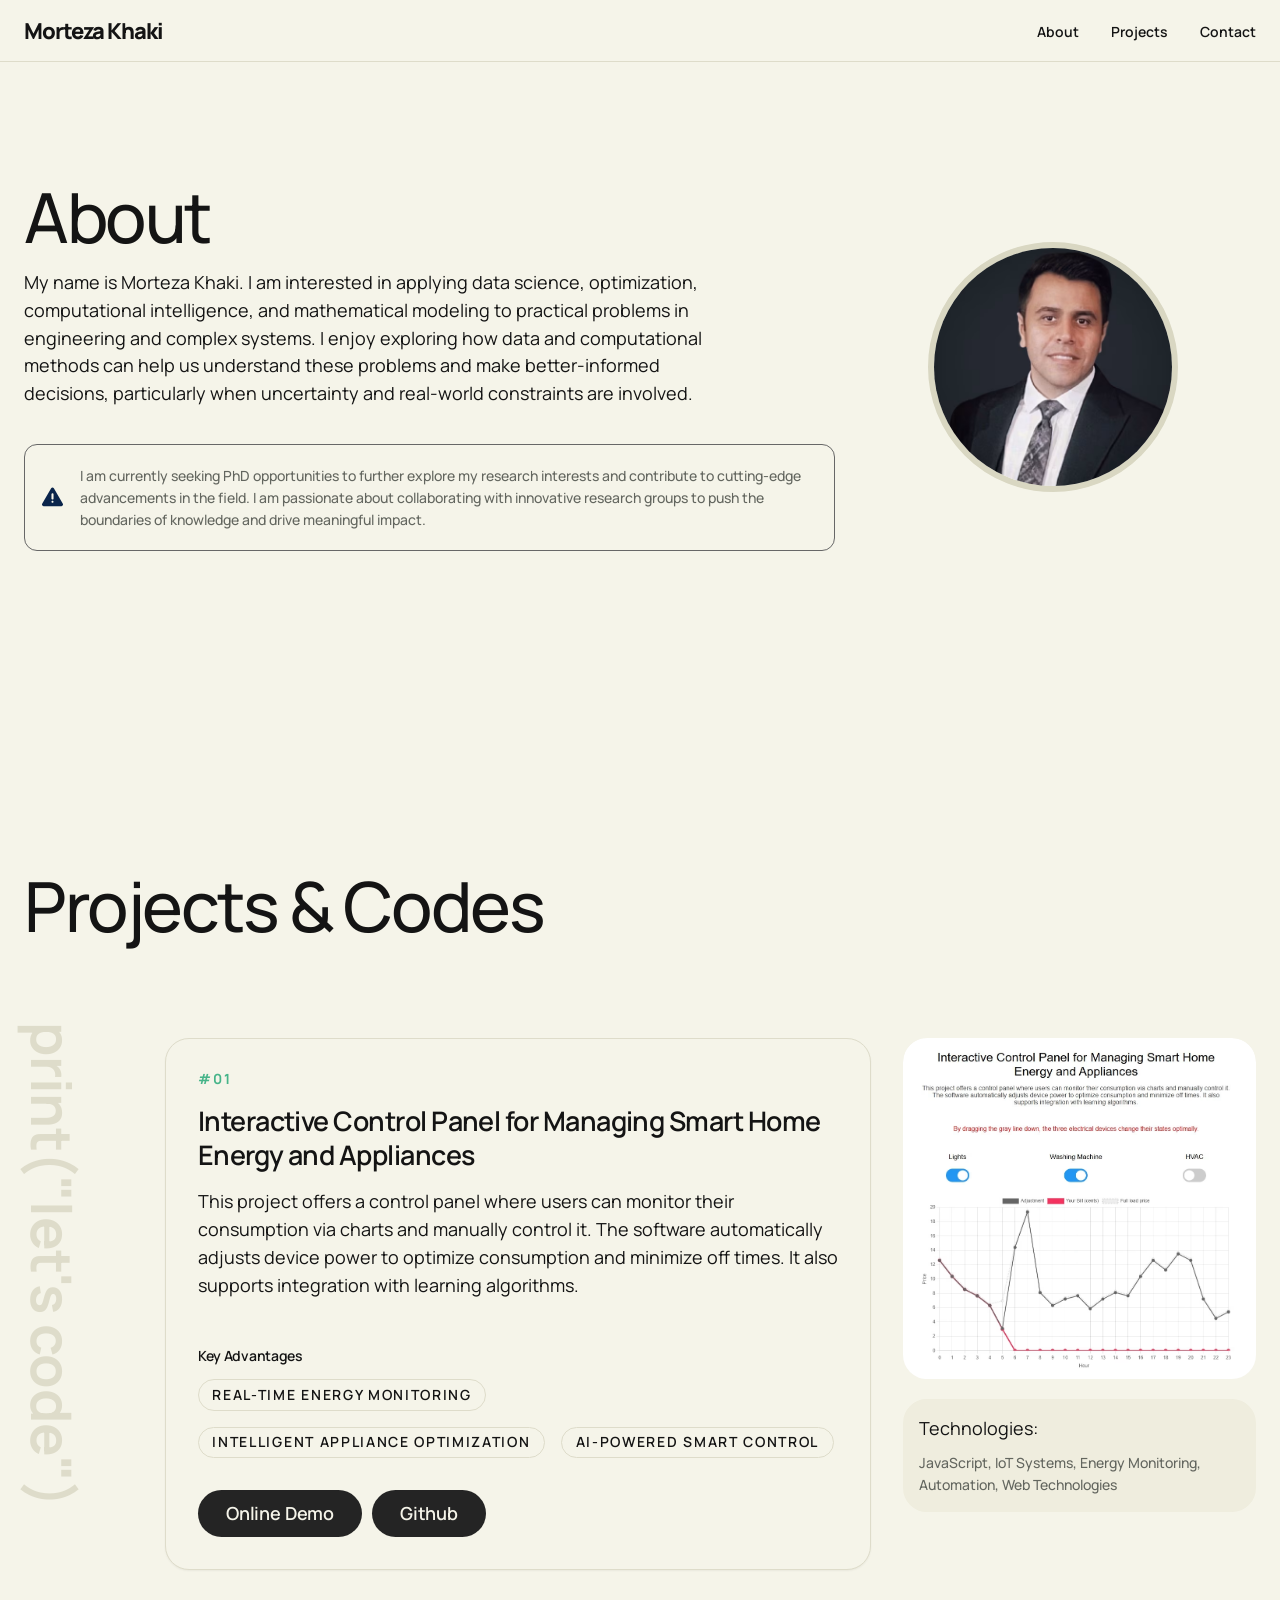
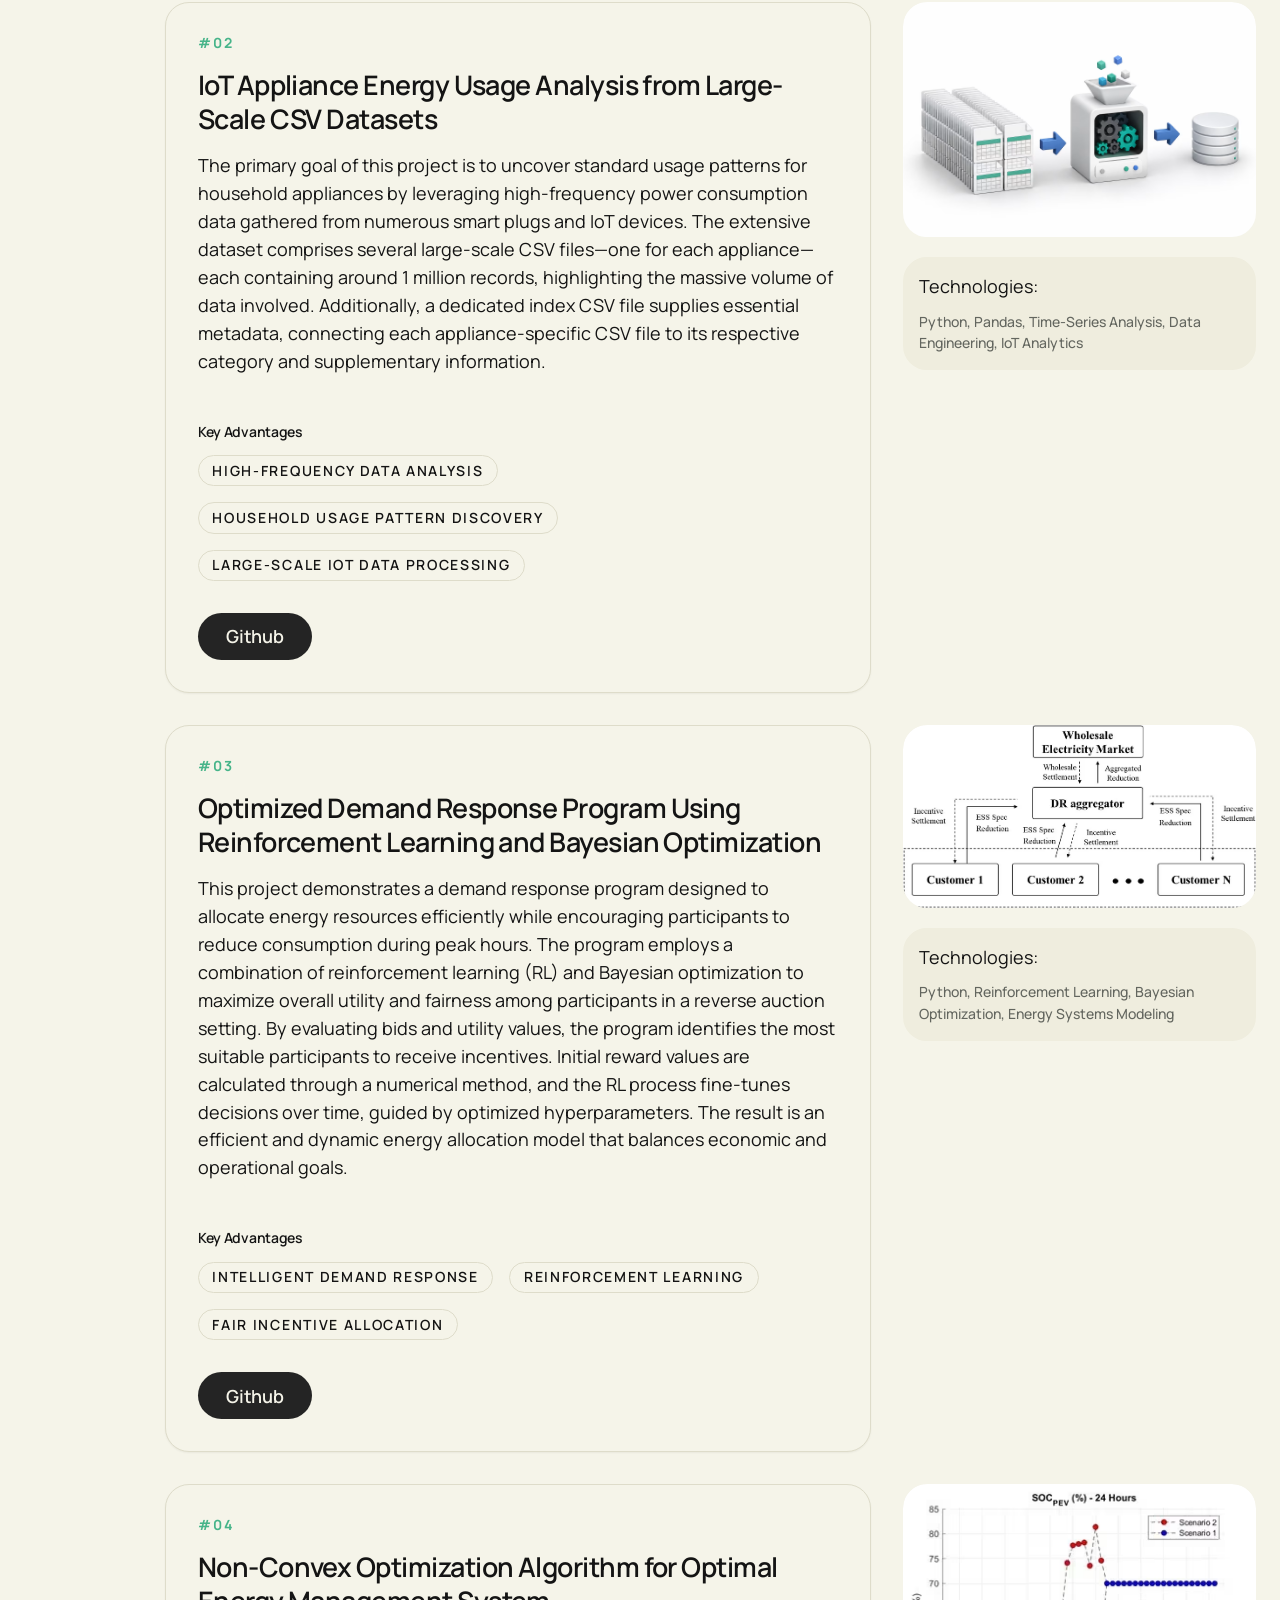
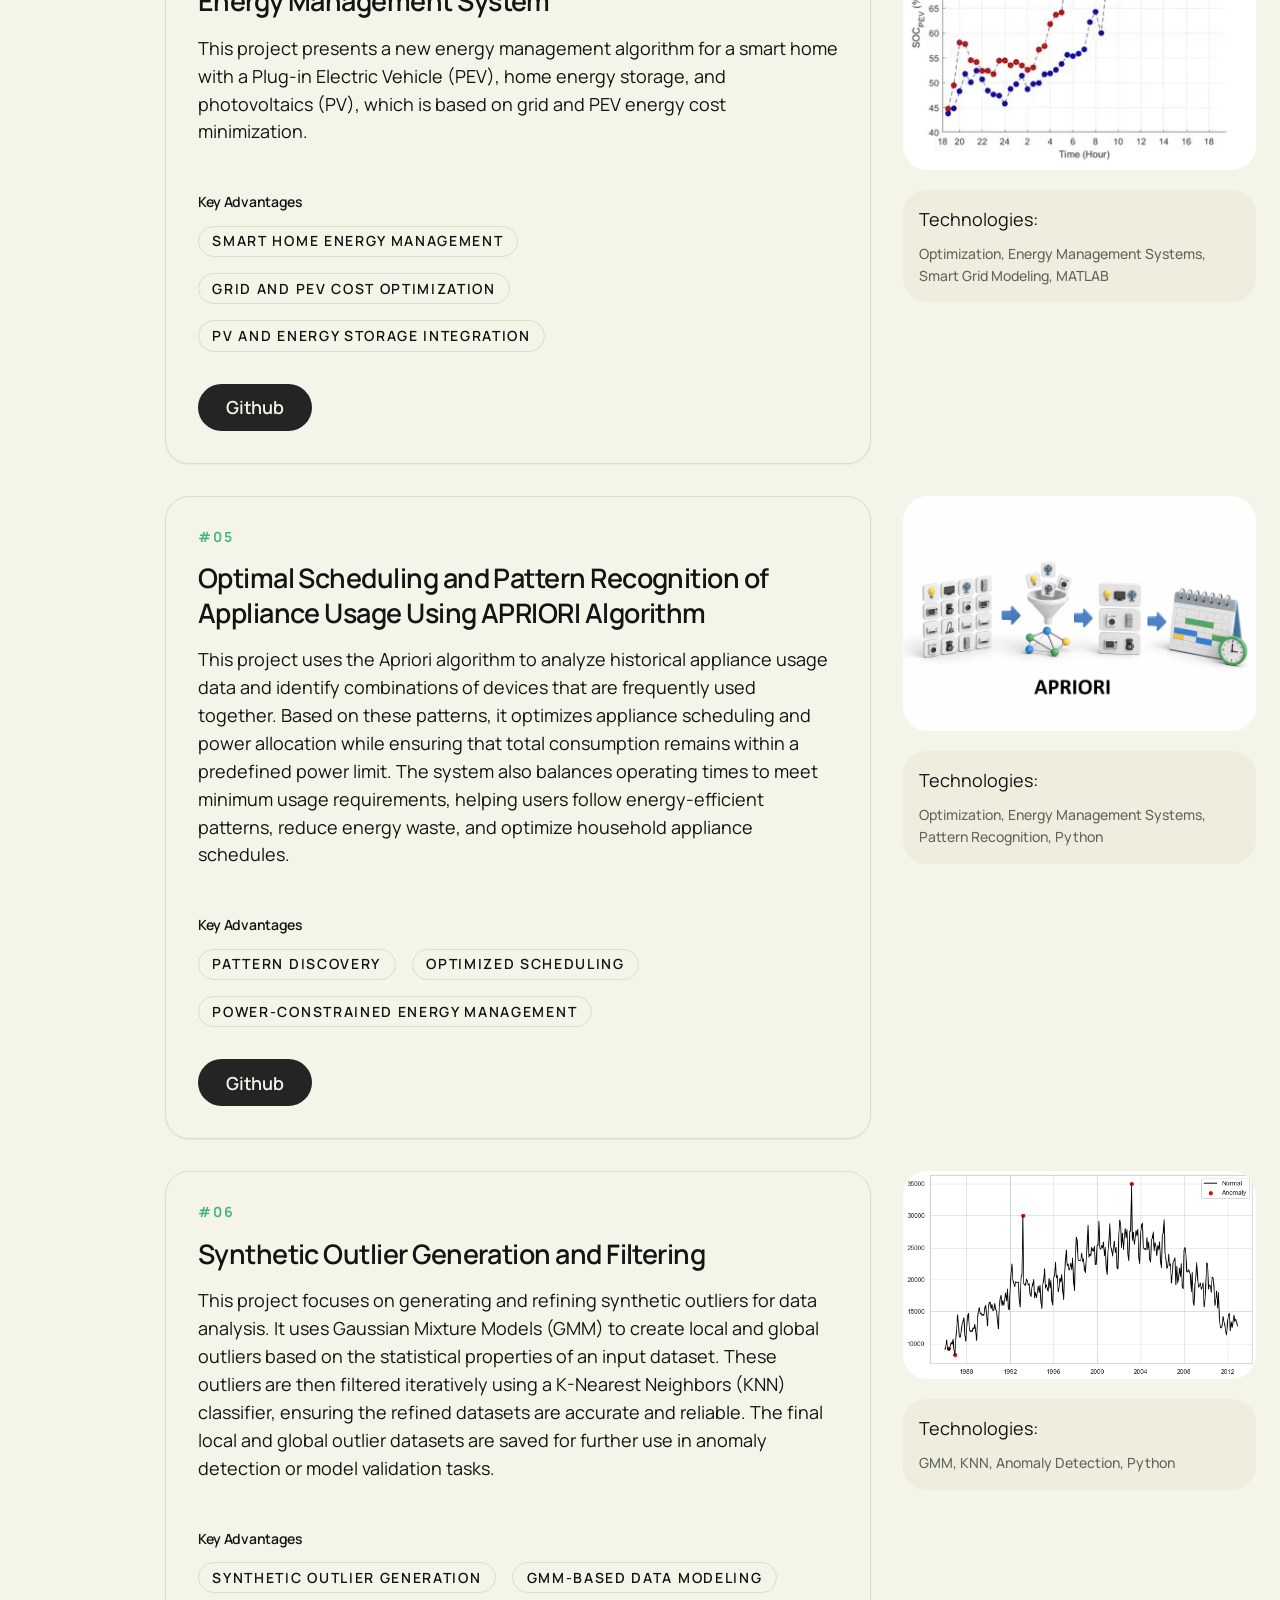
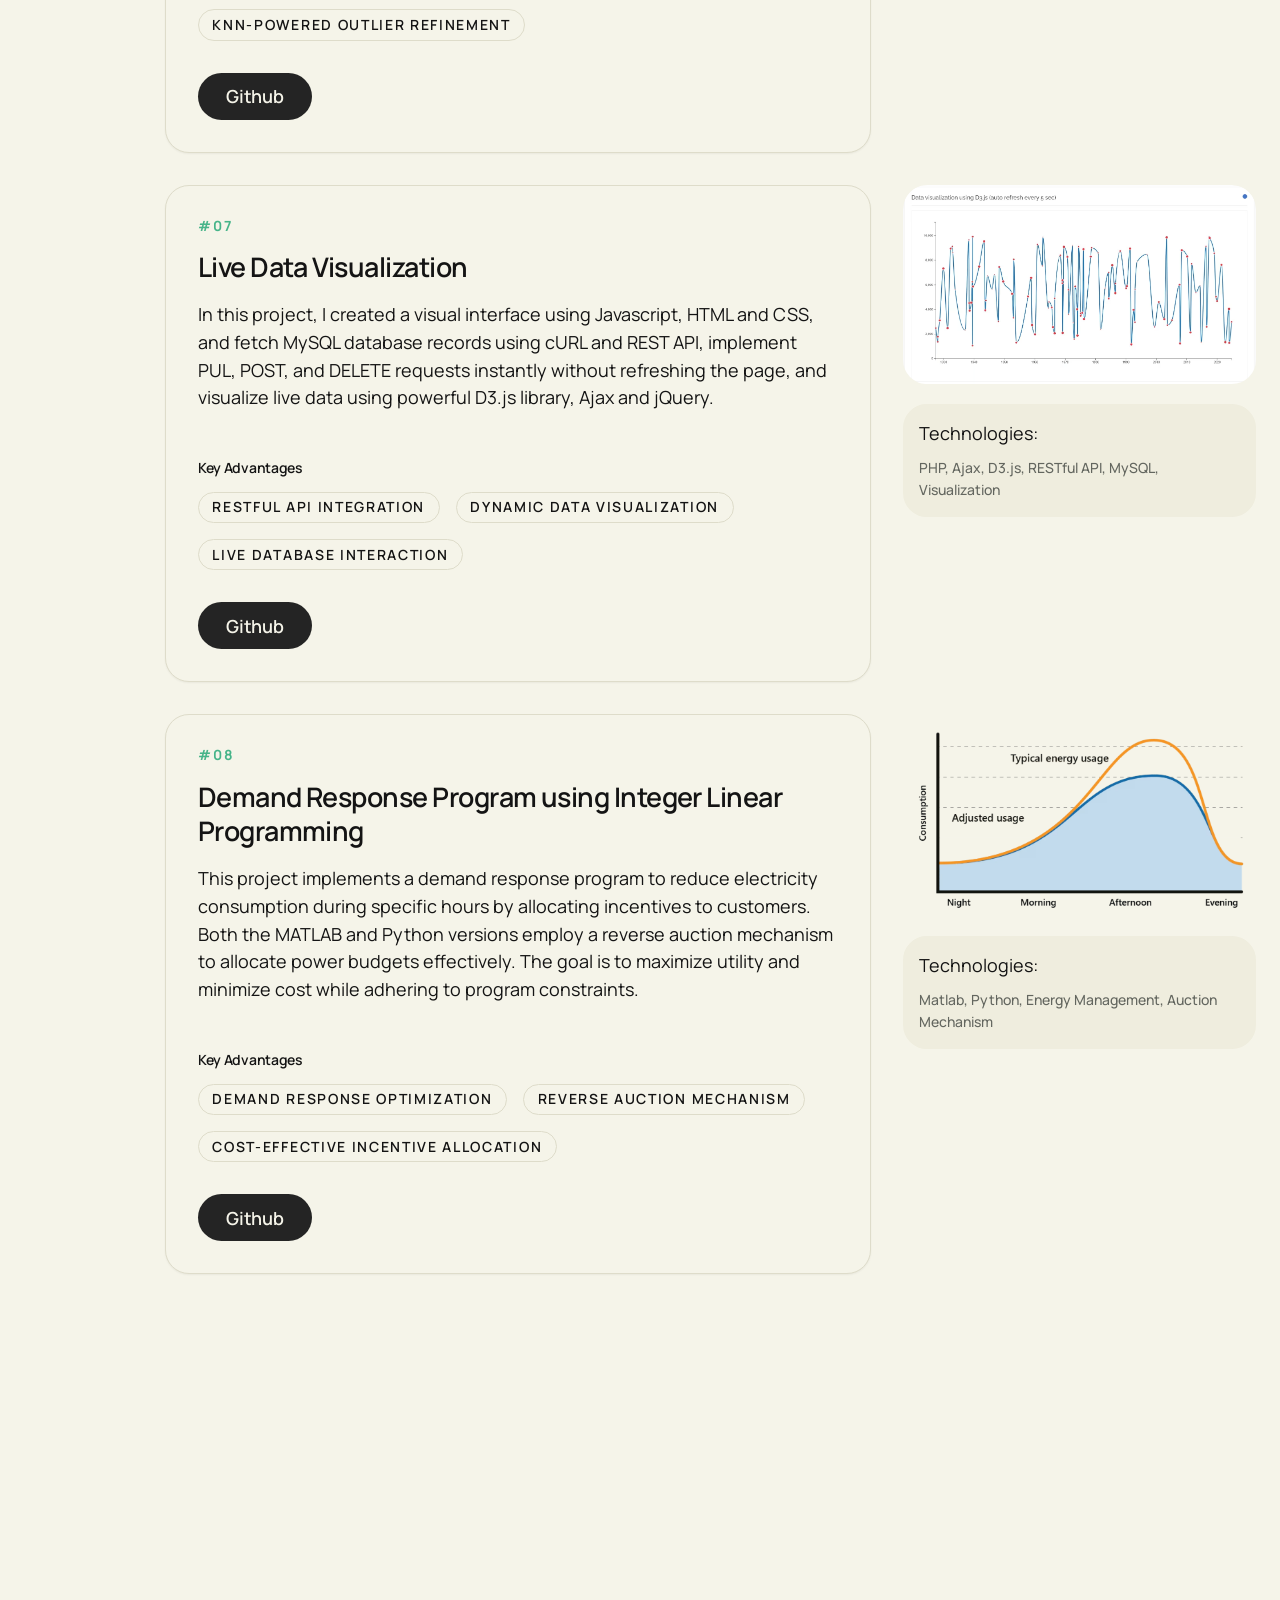
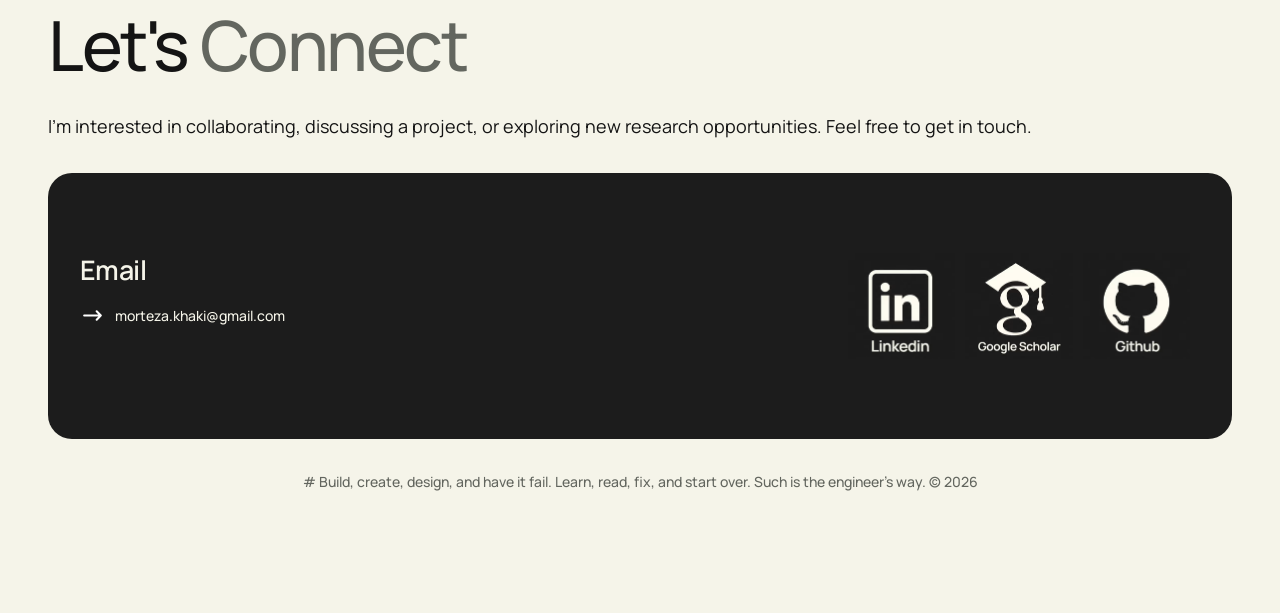
==== commit a86f4d07: "Update GitHub links and clean up whitespace Updated links to GitHub repositories and removed unneces" ====
--- a/index.html
+++ b/index.html
@@ -16,7 +16,6 @@
 	</ul>
 	<button type="button" class="nav-toggle" aria-label="Open menu" aria-controls="nav-links" aria-expanded="false">☰</button>
 </nav>
-
 <section data-section="features" data-snippet="features.sticky-split-rows" data-owned-motion="" class="ssr" id="section01" data-generated-section="section01">
   <div class="ssr__inner">
     <header class="ssr__head" data-slot="">
@@ -27,9 +26,6 @@
 			<img src="img/alert.svg" width="25" style="width: 25px"> 
 			<p class="m-caption">I am currently seeking PhD opportunities to further explore my research interests and contribute to cutting-edge advancements in the field. I am passionate about collaborating with innovative research groups to push the boundaries of knowledge and drive meaningful impact.</p>
 		</div>
-		
-		
-
       </div>
       <div class="svc-person">
         <img class="svc-avatar" src="img/morteza-khaki.avif" style="width: 250px; border-radius: 50%; border: 6px solid #d9d7c2;" alt="Morteza Khaki">
@@ -37,7 +33,6 @@
     </header>
   </div>
 </section>
-
 <section data-section="features" data-snippet="features.sticky-split-rows" data-owned-motion="" class="ssr" id="section02" data-generated-section="section02">
   <div class="ssr__inner">
     <header class="ssr__head" data-slot="">
@@ -67,8 +62,8 @@
                 </div>
               </div>
               <div class="svc-cta">
-                <a class="m-btn mr-10" href="demo/p3/" data-motion="button-bubble-rise">Online Demo</a>
-				<a class="m-btn mr-10" href="" data-motion="button-bubble-rise">Github</a>
+                <a class="m-btn mr-10" href="https://mortezakhakidev.github.io/demo/hems.html" data-motion="button-bubble-rise">Online Demo</a>
+				<a class="m-btn mr-10" href="https://github.com/mortezakhakidev/interactive-control-panel" data-motion="button-bubble-rise">Github</a>
               </div>
             </div>
             <div class="round-media svc-media">
@@ -82,9 +77,6 @@
             </div>
           </div>
         </article>
-        
-		
-		
 		<article class="ssr__row" data-slot="" data-sticky-under-nav="">
           <div class="svc-row">
             <div class="m-card svc-panel">
@@ -102,7 +94,7 @@
                 </div>
               </div>
               <div class="svc-cta">
-				<a class="m-btn mr-10" href="#" data-motion="button-bubble-rise">Github</a>
+				<a class="m-btn mr-10" href="https://github.com/mortezakhakidev/Large-CSV-file-processing/" data-motion="button-bubble-rise">Github</a>
               </div>
             </div>
             <div class="round-media svc-media">
@@ -116,8 +108,6 @@
             </div>
           </div>
         </article>
-		
-		
 		<article class="ssr__row" data-slot="" data-sticky-under-nav="">
           <div class="svc-row">
             <div class="m-card svc-panel">
@@ -135,7 +125,7 @@
                 </div>
               </div>
               <div class="svc-cta">
-				<a class="m-btn mr-10" href="#" data-motion="button-bubble-rise">Github</a>
+				<a class="m-btn mr-10" href="https://github.com/mortezakhakidev/RL-Demand-Response/" data-motion="button-bubble-rise">Github</a>
               </div>
             </div>
             <div class="round-media svc-media">
@@ -149,8 +139,6 @@
             </div>
           </div>
         </article>
-        
-		
         <article class="ssr__row" data-slot="" data-sticky-under-nav="">
           <div class="svc-row">
             <div class="m-card svc-panel">
@@ -168,7 +156,7 @@
                 </div>
               </div>
               <div class="svc-cta">
-				<a class="m-btn mr-10" href="#" data-motion="button-bubble-rise">Github</a>
+				<a class="m-btn mr-10" href="https://github.com/mortezakhakidev/Smart-Home-EMS/" data-motion="button-bubble-rise">Github</a>
               </div>
             </div>
             <div class="round-media svc-media">
@@ -176,15 +164,12 @@
               <div class="svc-overlay">
                 <p class="svc-quote">Technologies:</p>
                 <div class="svc-person">
-                  <span class="m-caption svc-person-name">Optimization, Energy Management Systems, Smart Grid Modeling, Python/MATLAB</span>
-                </div>
-              </div>
-            </div>
-          </div>
-        </article>	
-		
-		
-			
+                  <span class="m-caption svc-person-name">Optimization, Energy Management Systems, Smart Grid Modeling, MATLAB</span>
+                </div>
+              </div>
+            </div>
+          </div>
+        </article>
         <article class="ssr__row" data-slot="" data-sticky-under-nav="">
           <div class="svc-row">
             <div class="m-card svc-panel">
@@ -202,7 +187,7 @@
                 </div>
               </div>
               <div class="svc-cta">
-				<a class="m-btn mr-10" href="#" data-motion="button-bubble-rise">Github</a>
+				<a class="m-btn mr-10" href="https://github.com/mortezakhakidev/Consumption-Pattern-Recognition" data-motion="button-bubble-rise">Github</a>
               </div>
             </div>
             <div class="round-media svc-media">
@@ -216,10 +201,6 @@
             </div>
           </div>
         </article>	
-
-		
-	
-
         <article class="ssr__row" data-slot="" data-sticky-under-nav="">
           <div class="svc-row">
             <div class="m-card svc-panel">
@@ -237,8 +218,7 @@
                 </div>
               </div>
               <div class="svc-cta">
-				<a class="m-btn mr-10" href="#" data-motion="button-bubble-rise">Github (Threshold Method)</a>
-				<a class="m-btn mr-10" href="#" data-motion="button-bubble-rise">Github (KNN Classifier Method)</a>
+				<a class="m-btn mr-10" href="https://github.com/mortezakhakidev/KNN-Anomaly-Detection" data-motion="button-bubble-rise">Github</a>
               </div>
             </div>
             <div class="round-media svc-media">
@@ -252,9 +232,6 @@
             </div>
           </div>
         </article>	
-
-		
-		
         <article class="ssr__row" data-slot="" data-sticky-under-nav="">
           <div class="svc-row">
             <div class="m-card svc-panel">
@@ -360,4 +337,4 @@
 
 
 <script src="script.js"></script>
-</body></html>+</body></html>
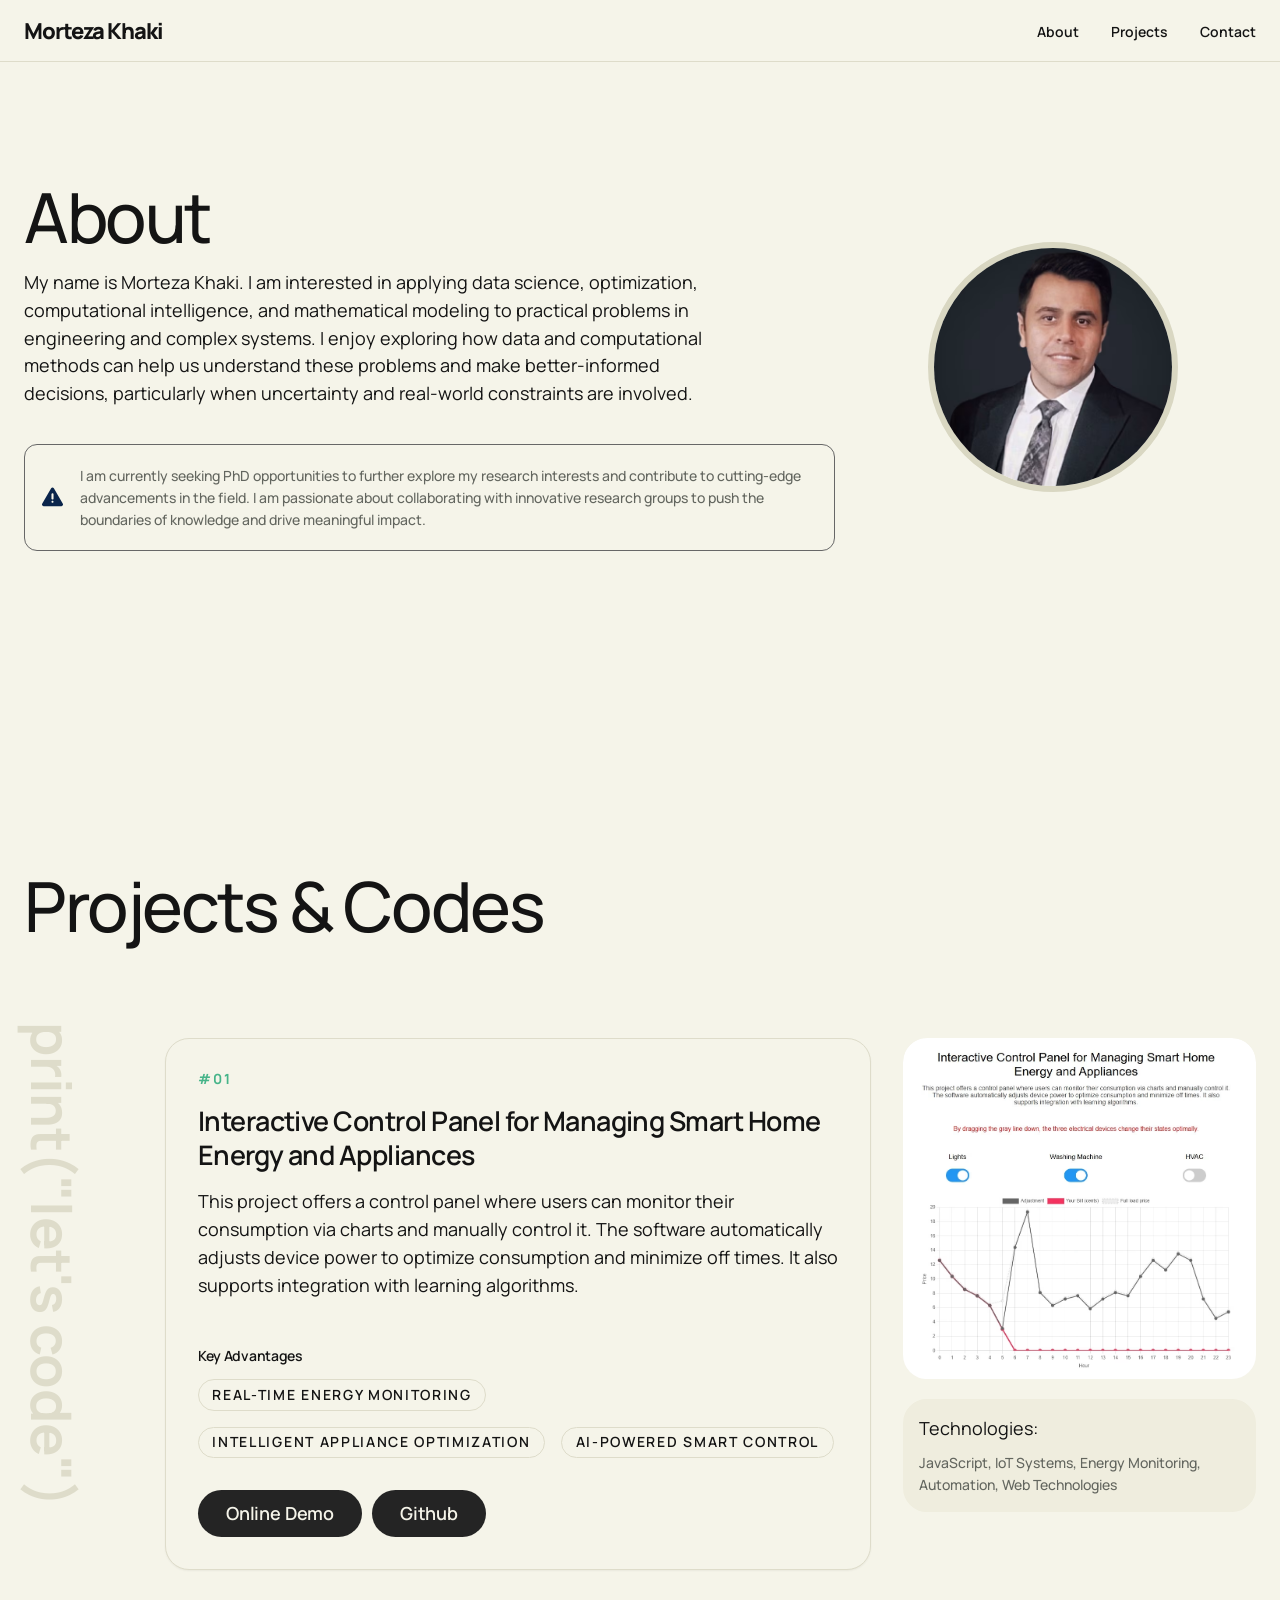
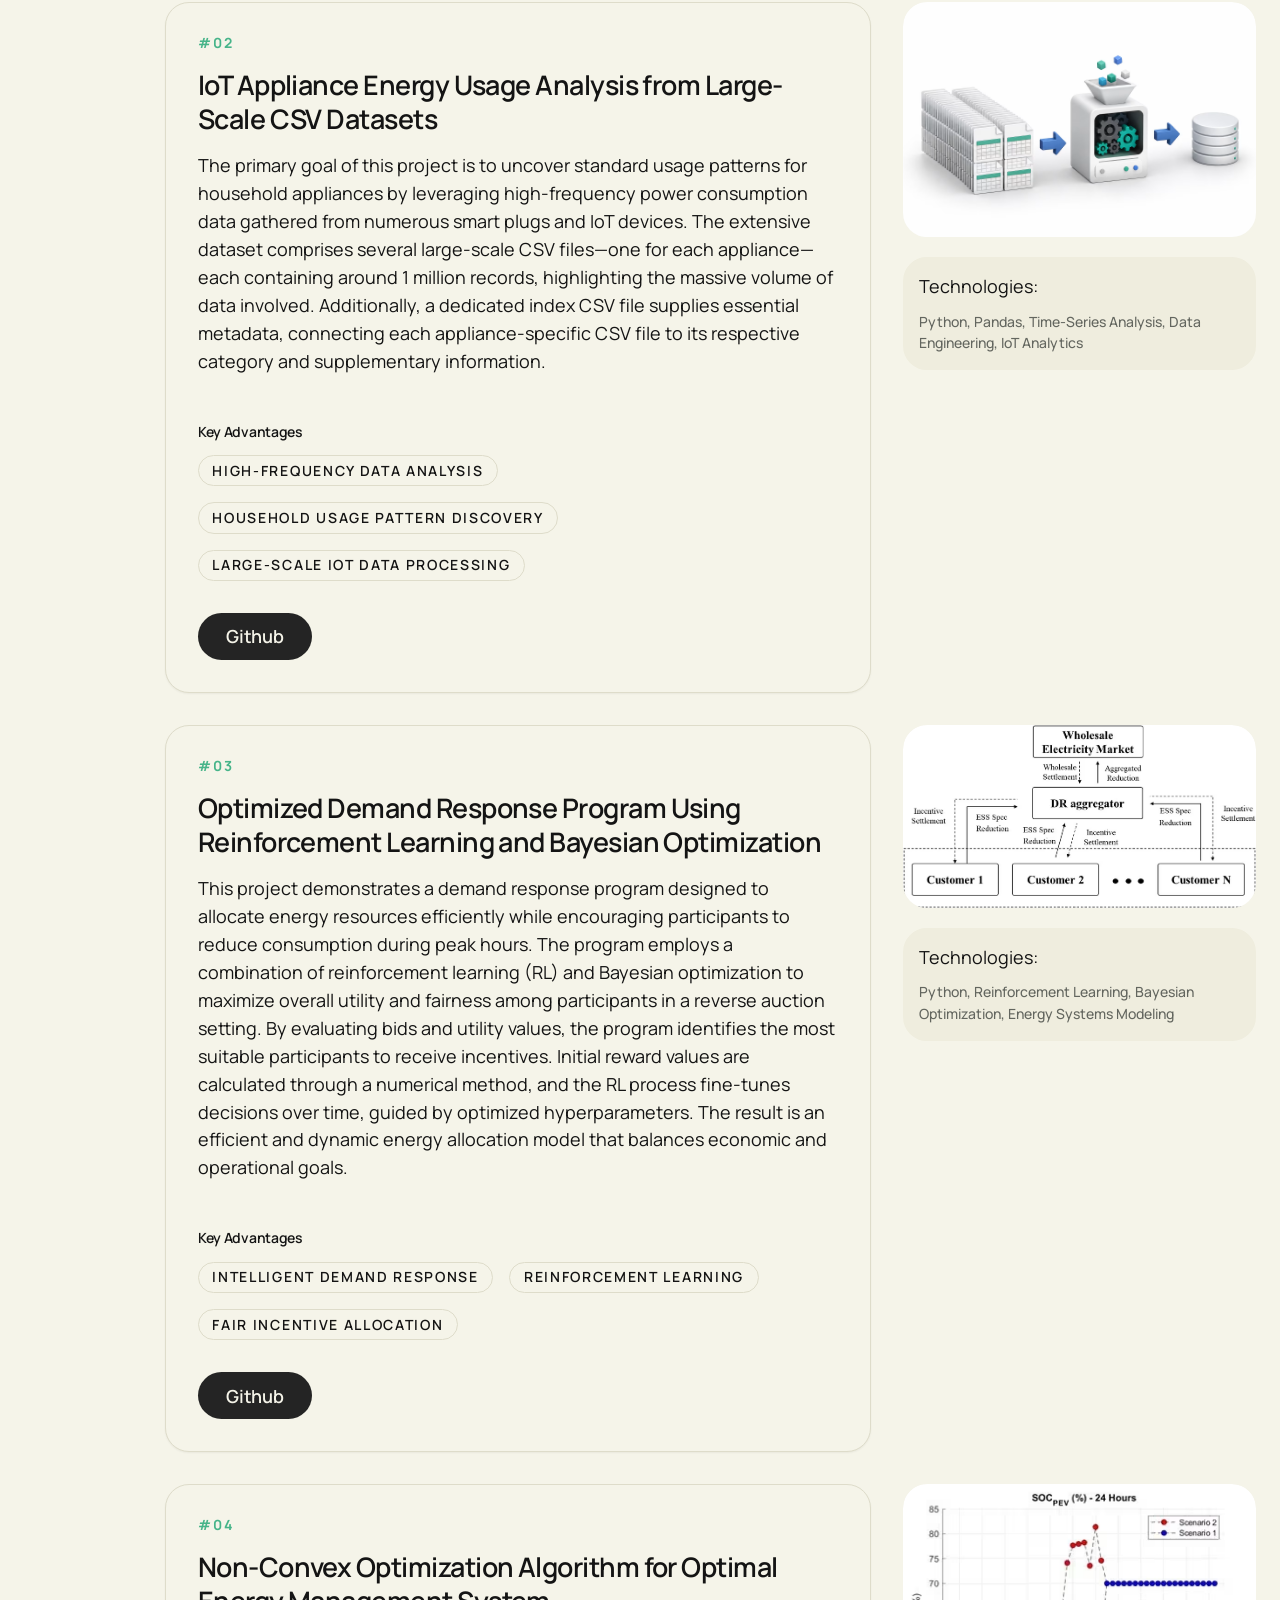
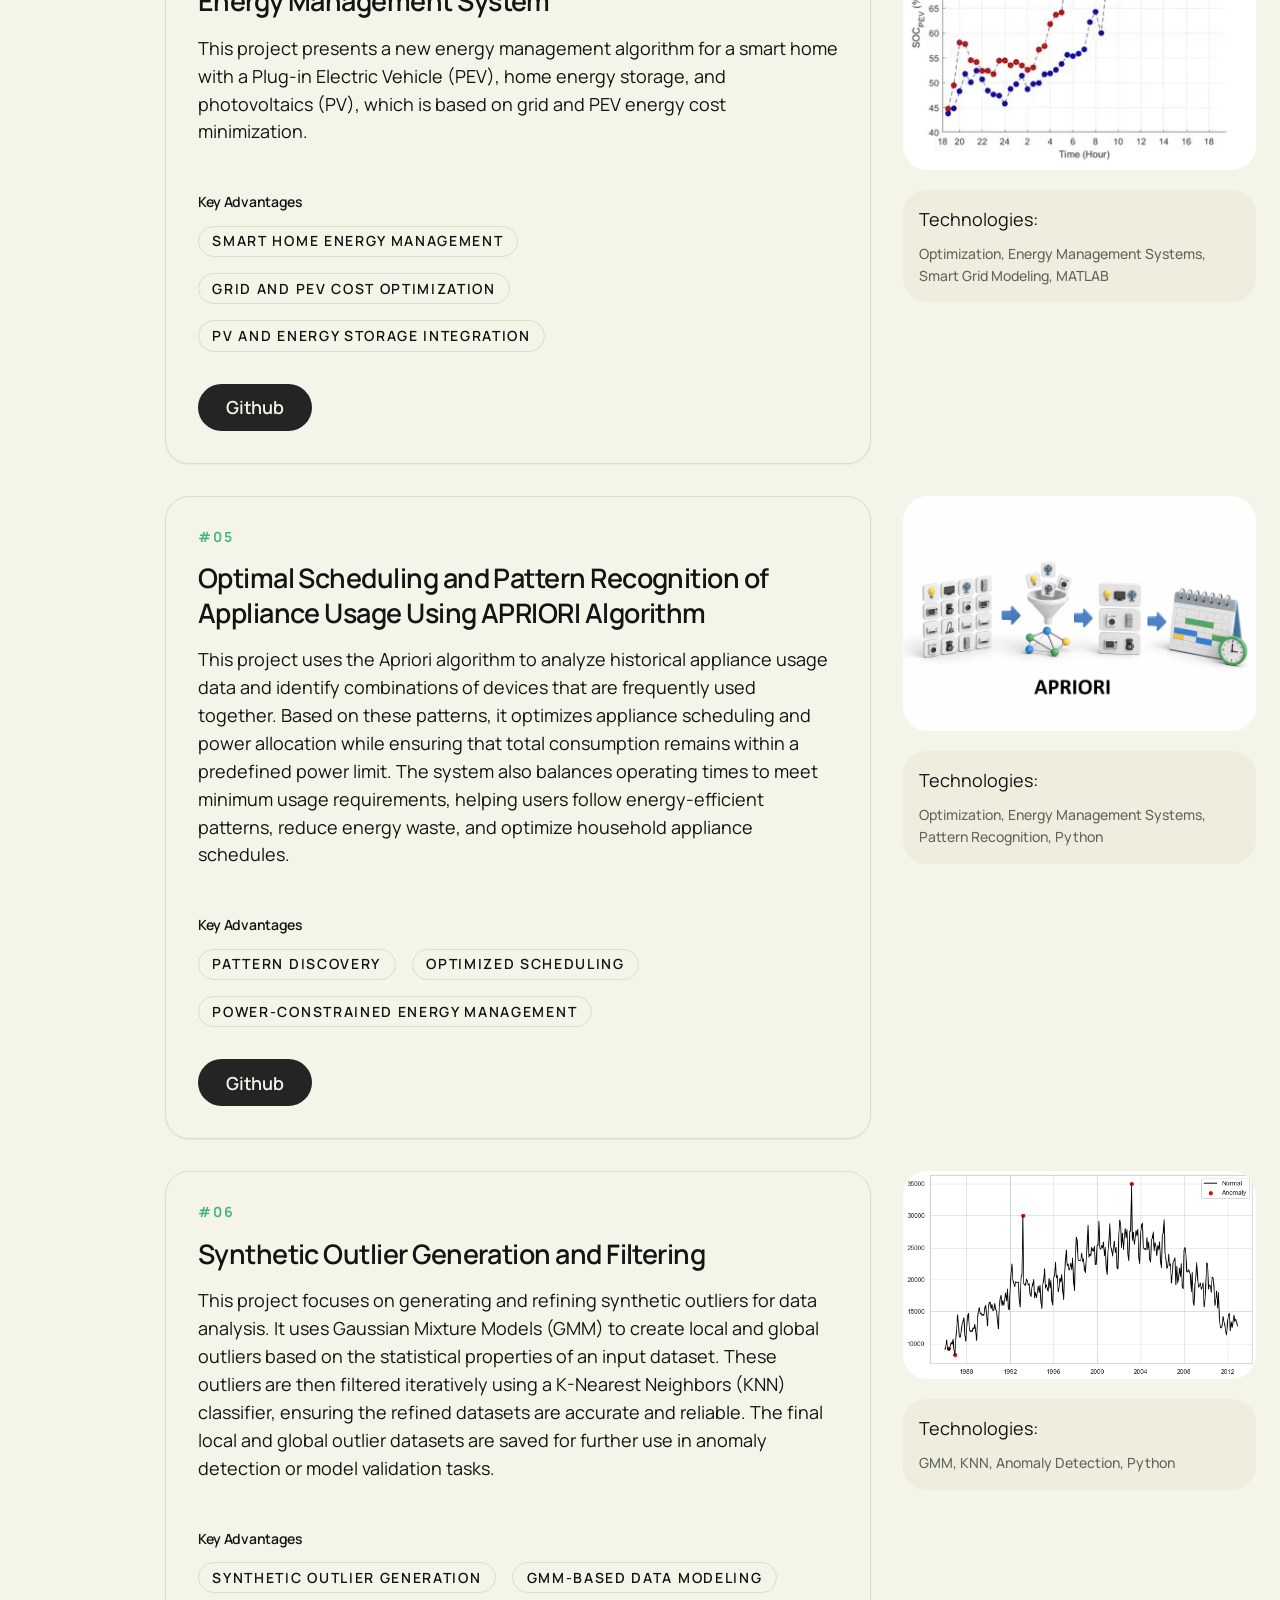
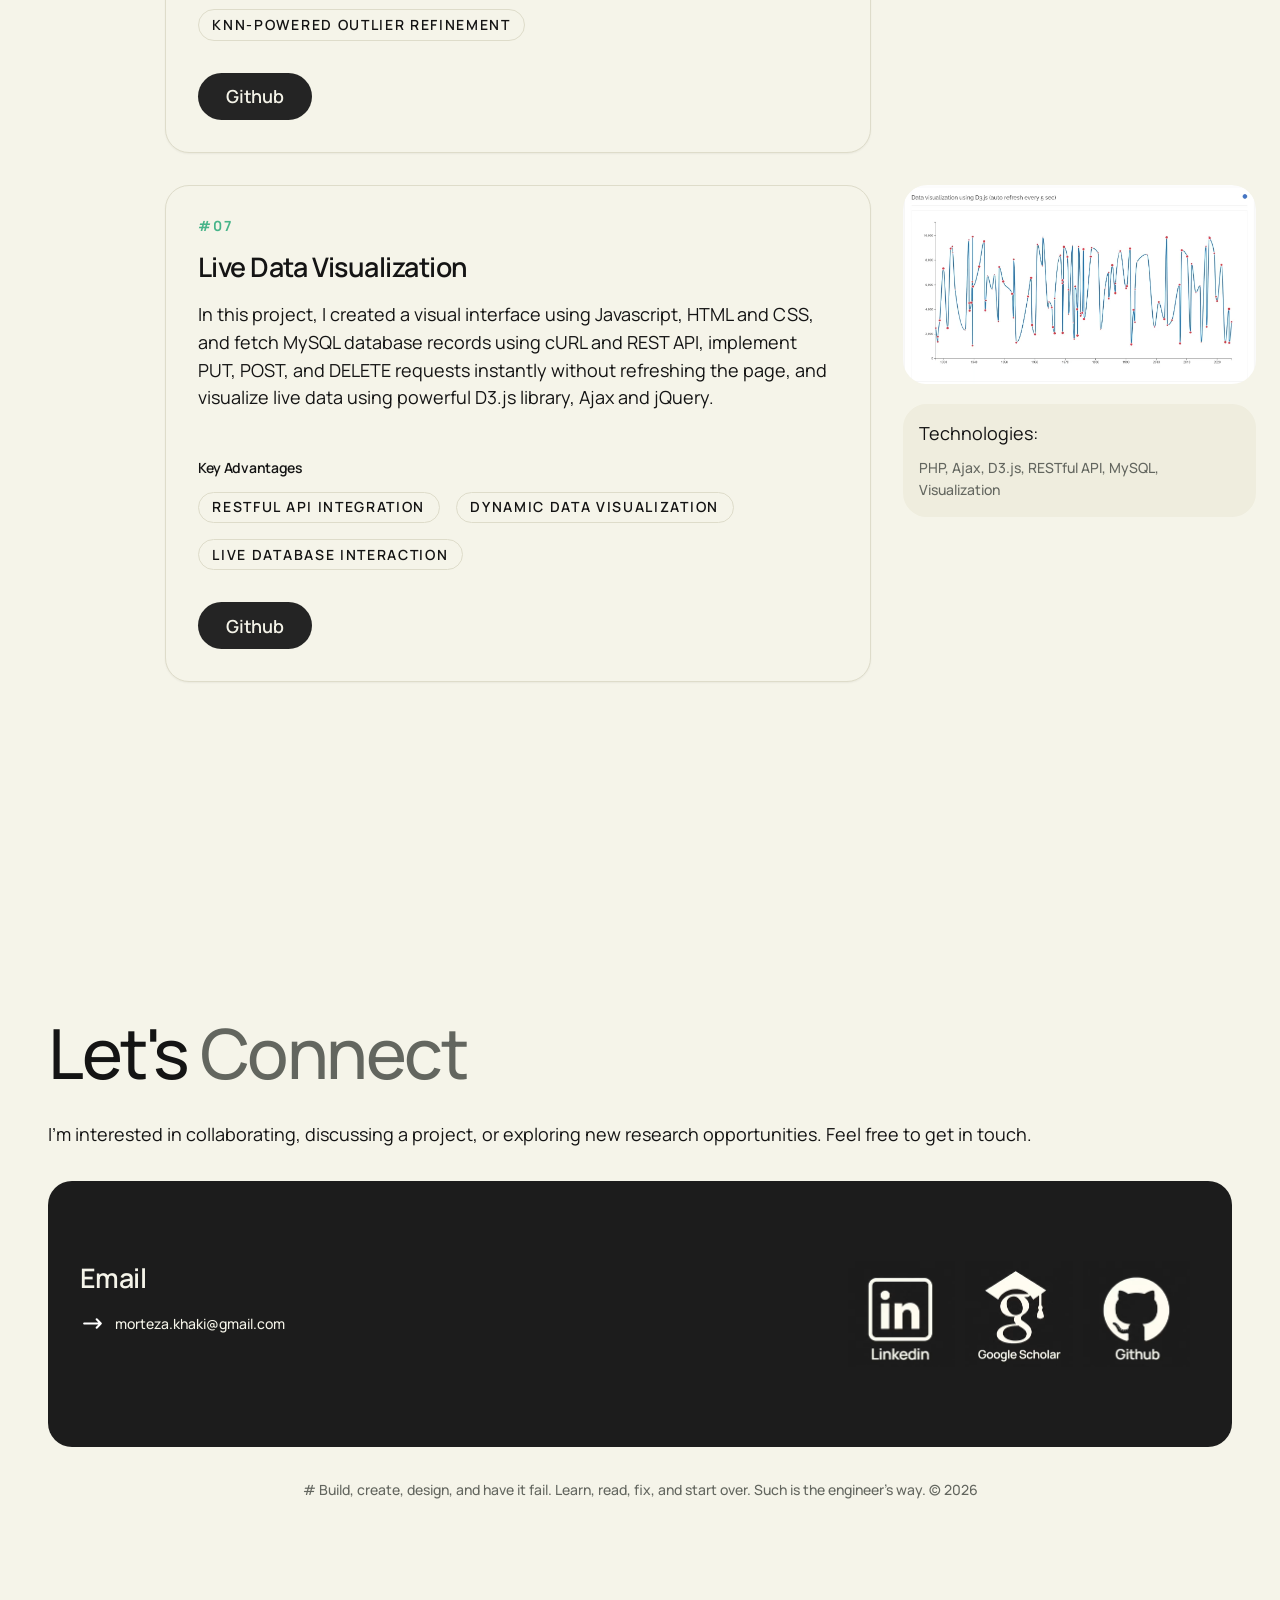
==== commit 9aab4ec3: "Update index.html" ====
--- a/index.html
+++ b/index.html
@@ -239,7 +239,7 @@
                 <span class="m-label">#07</span>
               </div>
               <h3 class="m-display">Live Data Visualization</h3>
-              <p class="svc-copy">In this project, I created a visual interface using Javascript, HTML and CSS, and fetch MySQL database records using cURL and REST API, implement PUL, POST, and DELETE requests instantly without refreshing the page, and visualize live data using powerful D3.js library, Ajax and jQuery.</p>
+              <p class="svc-copy">In this project, I created a visual interface using Javascript, HTML and CSS, and fetch MySQL database records using cURL and REST API, implement PUT, POST, and DELETE requests instantly without refreshing the page, and visualize live data using powerful D3.js library, Ajax and jQuery.</p>
               <div class="svc-offer">
                 <h4 class="svc-offer-title">Key Advantages</h4>
                 <div class="pill-row">
@@ -249,7 +249,7 @@
                 </div>
               </div>
               <div class="svc-cta">
-				<a class="m-btn mr-10" href="#" data-motion="button-bubble-rise">Github</a>
+				<a class="m-btn mr-10" href="https://github.com/mortezakhakidev/Live-Data-Visualization-and-Management" data-motion="button-bubble-rise">Github</a>
               </div>
             </div>
             <div class="round-media svc-media">
@@ -263,41 +263,6 @@
             </div>
           </div>
         </article>
-		
-
-        <article class="ssr__row" data-slot="" data-sticky-under-nav="">
-          <div class="svc-row">
-            <div class="m-card svc-panel">
-              <div class="svc-panel-top">
-                <span class="m-label">#08</span>
-              </div>
-              <h3 class="m-display">Demand Response Program using Integer Linear Programming</h3>
-              <p class="svc-copy">This project implements a demand response program to reduce electricity consumption during specific hours by allocating incentives to customers. Both the MATLAB and Python versions employ a reverse auction mechanism to allocate power budgets effectively. The goal is to maximize utility and minimize cost while adhering to program constraints.</p>
-              <div class="svc-offer">
-                <h4 class="svc-offer-title">Key Advantages</h4>
-                <div class="pill-row">
-                  <span class="m-badge">Demand Response Optimization</span>
-                  <span class="m-badge">Reverse Auction Mechanism</span>
-                  <span class="m-badge">Cost-Effective Incentive Allocation</span>
-                </div>
-              </div>
-              <div class="svc-cta">
-				<a class="m-btn mr-10" href="#" data-motion="button-bubble-rise">Github</a>
-              </div>
-            </div>
-            <div class="round-media svc-media">
-              <img src="img/08-dr-ilp.avif" data-people="" alt="Demand Response Program using Integer Linear Programming">
-              <div class="svc-overlay">
-                <p class="svc-quote">Technologies:</p>
-                <div class="svc-person">
-                  <span class="m-caption svc-person-name">Matlab, Python, Energy Management, Auction Mechanism</span>
-                </div>
-              </div>
-            </div>
-          </div>
-        </article>
-		
-		
 		</div>
     </div>
   </div>
@@ -305,10 +270,8 @@
 
 <footer class="section" data-section="features" id="section03" data-generated-section="section03">
   <div class="container">
-
     <h2 class="m-heading section03-heading2"><span>Let's</span> <span class="text-muted">Connect</span></h2>
 	<p class="section03-lede">I'm interested in collaborating, discussing a project, or exploring new research opportunities. Feel free to get in touch.</p>
-
     <div class="section03-bar m-section-alt">
       <ul class="grid-3 section03-list" data-motion="stagger-rise">
         <li class="section03-item">
@@ -327,14 +290,7 @@
       </ul>
     </div>
 	<p class="section03-lede m-caption section11-copy" style="text-align: center"># Build, create, design, and have it fail. Learn, read, fix, and start over. Such is the engineer’s way. © 2026</p>
-	
-
-
   </div>
 </footer>
-
-
-
-
 <script src="script.js"></script>
 </body></html>
